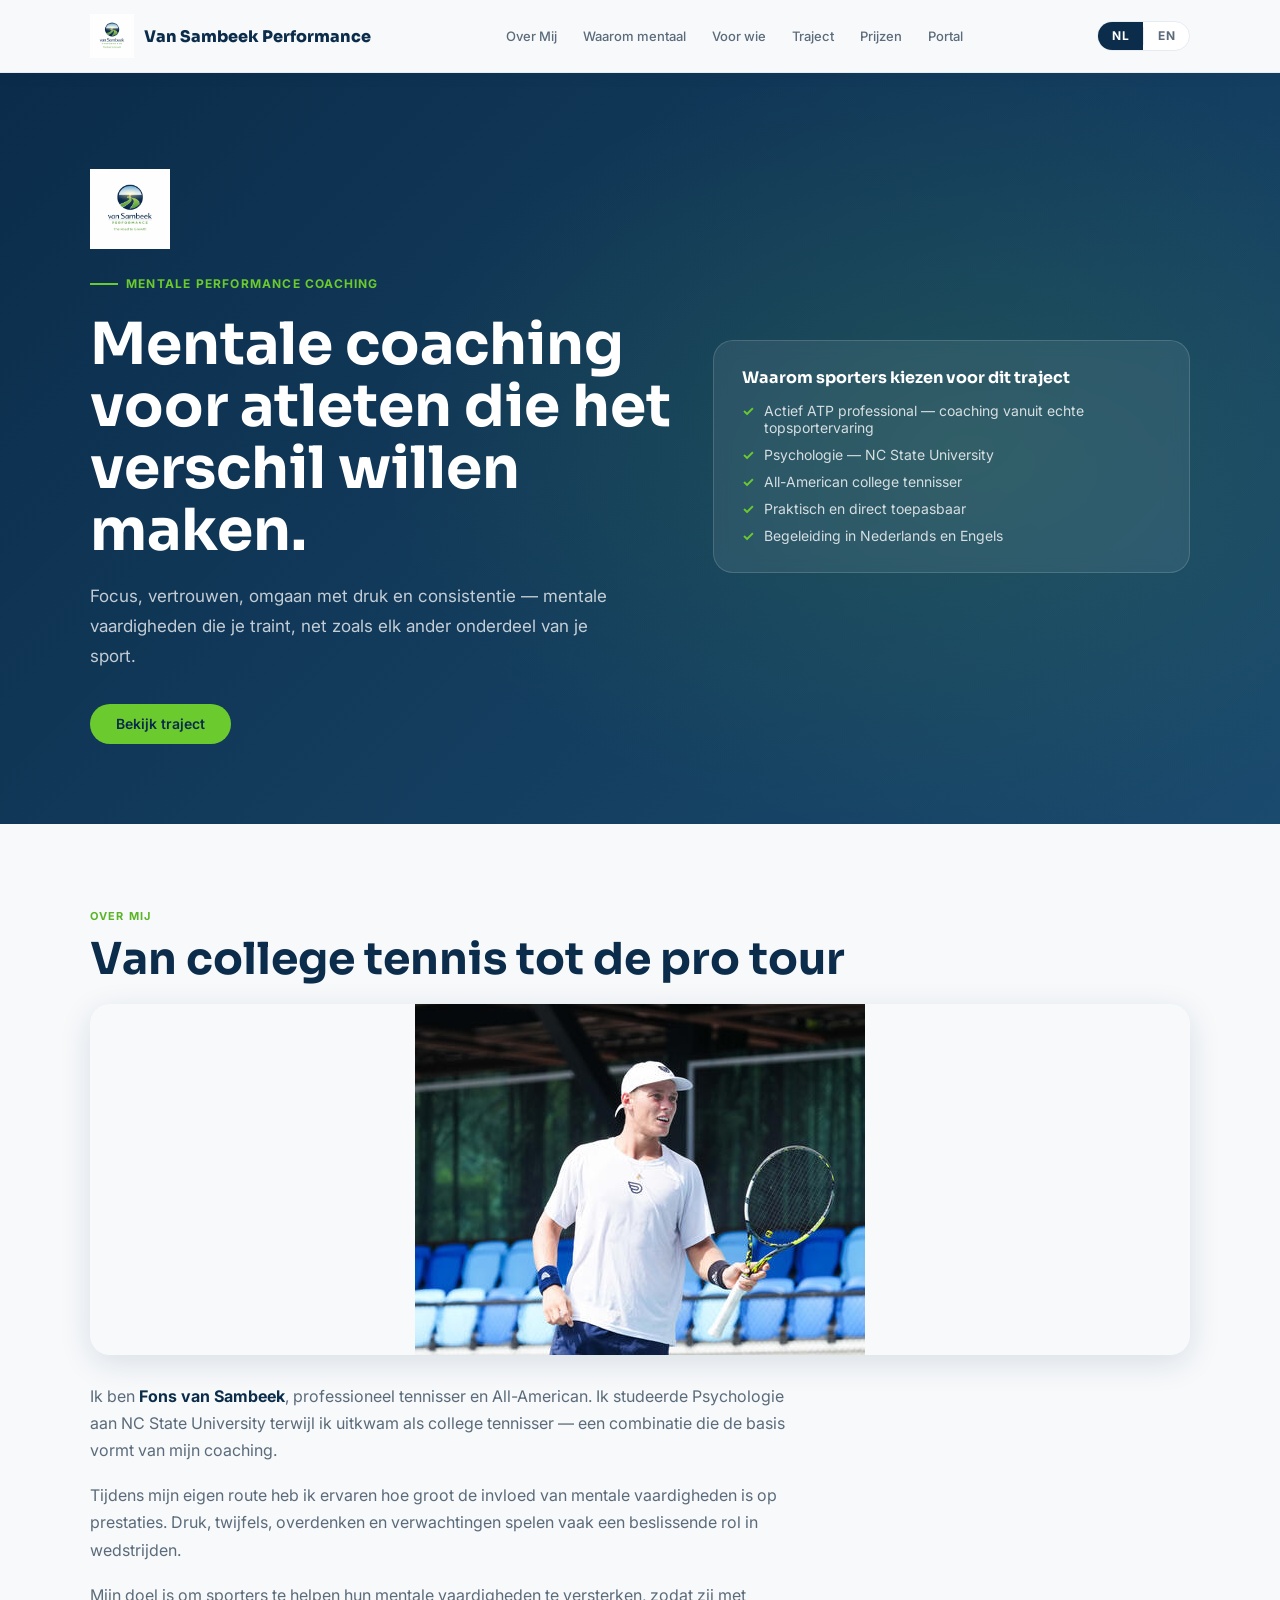
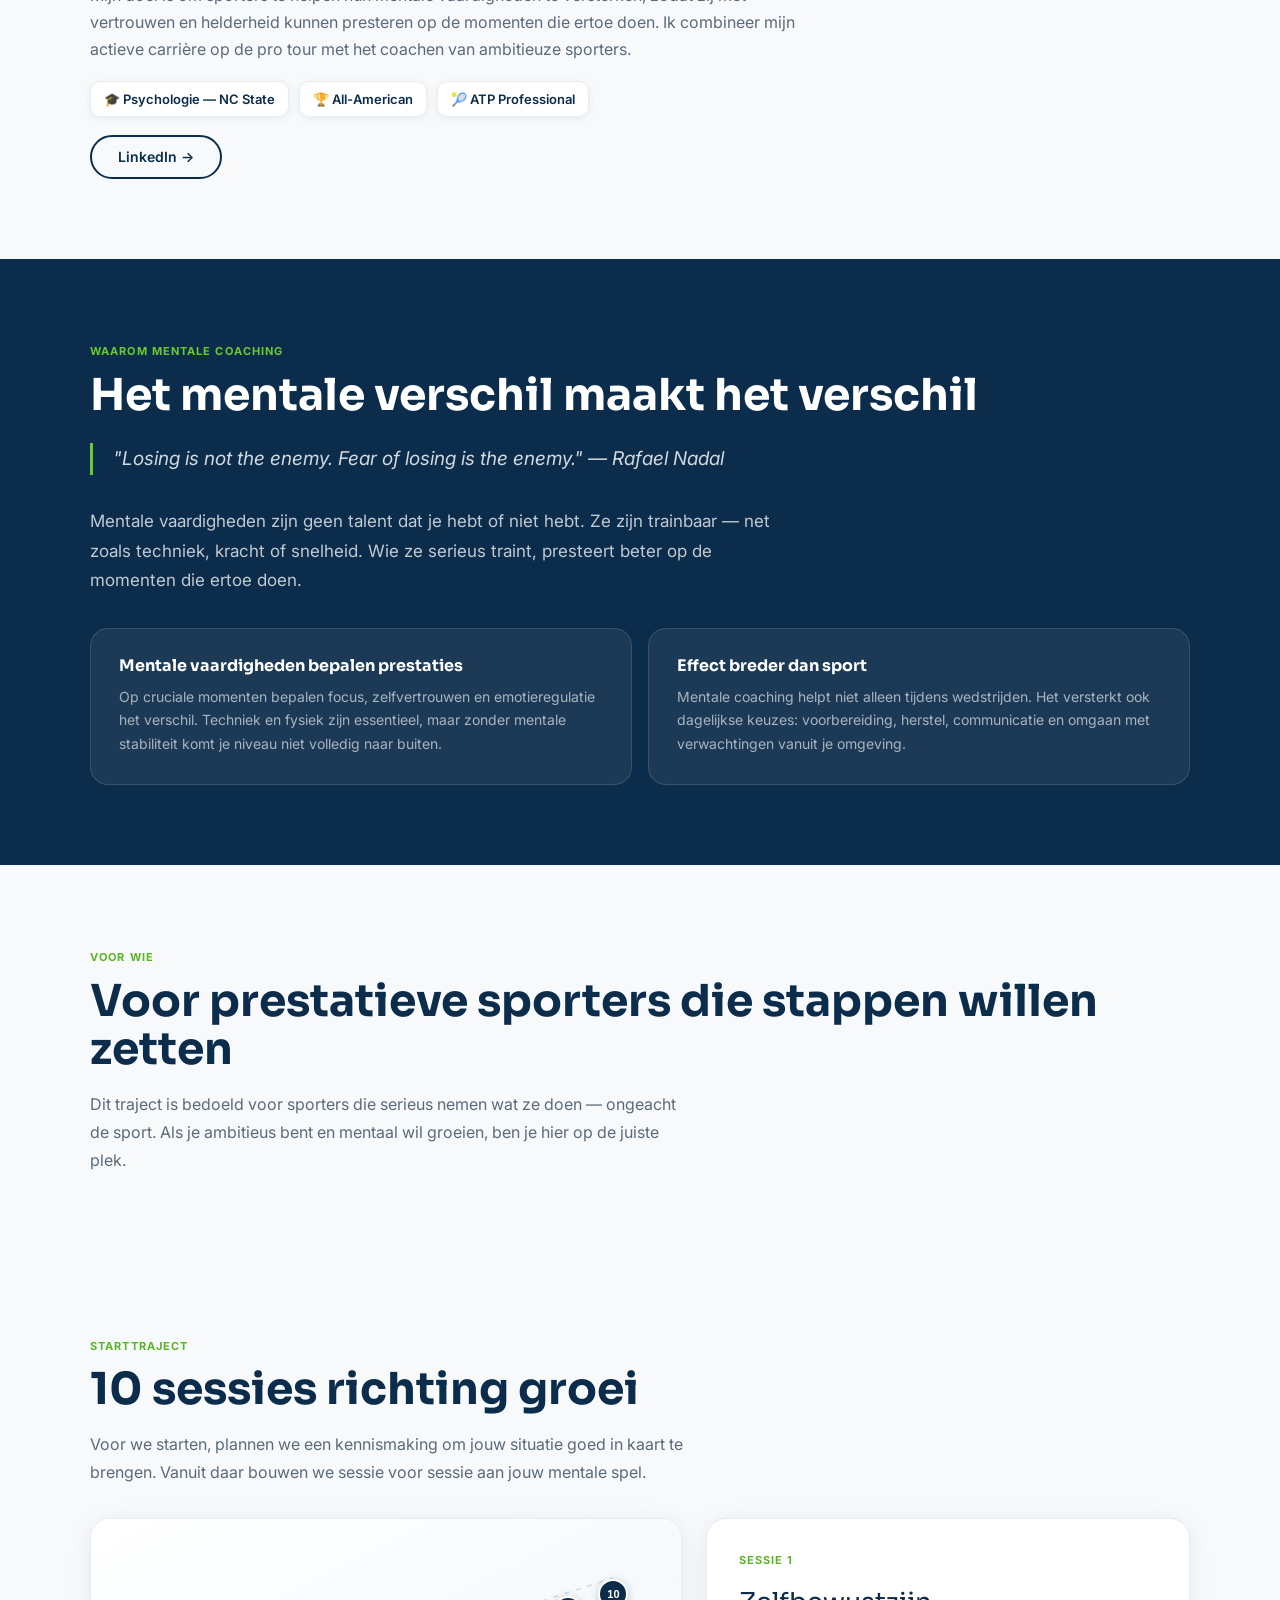
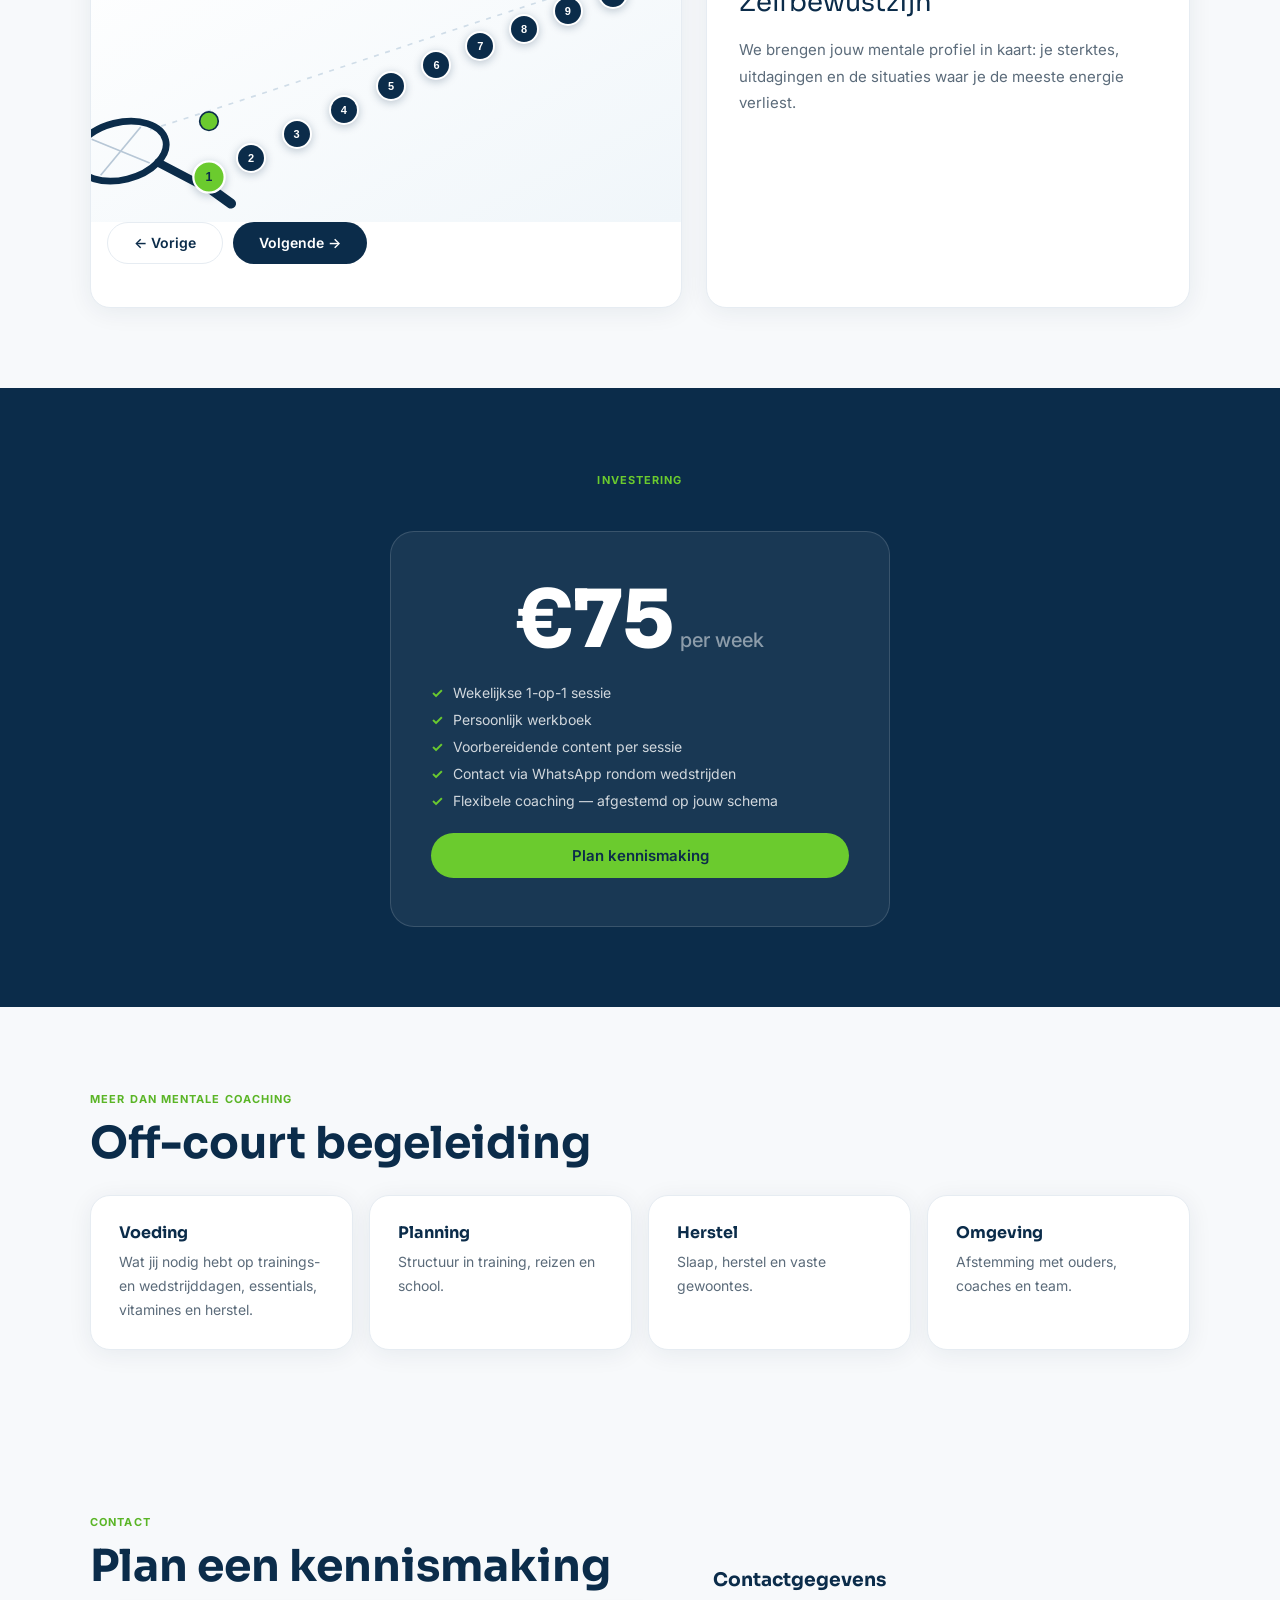
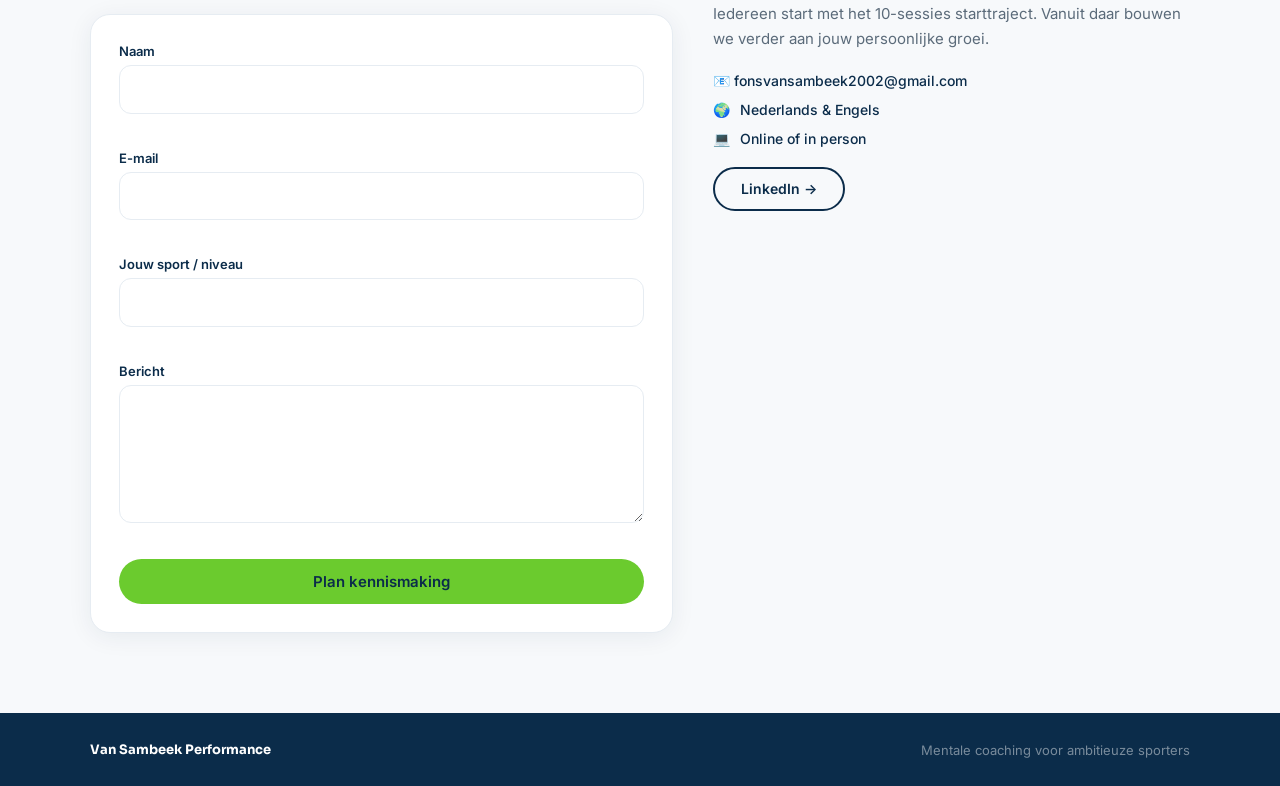
==== index.html @ 4888f0a9 "Voeg logo toe aan navbar en hero op hoofdpagina Co-Authored-By: Claude Sonnet 4.6 <noreply@anthropic" ====
<!doctype html>
<html lang="nl">
<head>
  <meta charset="UTF-8" />
  <meta name="viewport" content="width=device-width, initial-scale=1.0" />
  <title>Van Sambeek Performance</title>
  <meta name="description" content="Mentale performance coaching voor ambitieuze sporters." />
  <meta name="google-site-verification" content="zCe0ZsSrFvaYfqaCnGWIgVvG7vNybOnH7XGEkoPSlh4" />
  <link rel="preconnect" href="https://fonts.googleapis.com">
  <link rel="preconnect" href="https://fonts.gstatic.com" crossorigin>
  <link href="https://fonts.googleapis.com/css2?family=Inter:wght@400;500;600;700&family=Sora:wght@600;700;800&display=swap" rel="stylesheet">
  <style>
    :root {
      --navy:    #0B2C4A;
      --navy2:   #0e3557;
      --green:   #6BCB2E;
      --green2:  #5ab526;
      --offwhite:#F7F9FB;
      --text:    #1F2933;
      --muted:   #5b6b7a;
      --line:    #E6ECF2;
    }
    *, *::before, *::after { box-sizing: border-box; margin: 0; padding: 0; }
    html { scroll-behavior: smooth; }
    body { font-family: Inter, sans-serif; color: var(--text); background: var(--offwhite); }
    img { display: block; max-width: 100%; }
    h1,h2,h3 { font-family: Sora, sans-serif; color: var(--navy); line-height: 1.1; }
    p { line-height: 1.7; }
    a { text-decoration: none; }
    .container { width: min(1100px, 92%); margin: 0 auto; }

    /* BUTTONS */
    .btn {
      display: inline-flex; align-items: center; justify-content: center;
      border: 0; border-radius: 999px; padding: 13px 26px;
      font: 600 14px/1 Inter, sans-serif; cursor: pointer;
      transition: transform .15s, box-shadow .15s, background .15s;
      text-decoration: none; white-space: nowrap;
    }
    .btn:hover { transform: translateY(-1px); box-shadow: 0 6px 18px rgba(0,0,0,.12); }
    .btn-green   { background: var(--green); color: var(--navy); }
    .btn-green:hover { background: var(--green2); }
    .btn-navy    { background: var(--navy); color: #fff; }
    .btn-outline { background: transparent; color: var(--navy); border: 2px solid var(--navy); }
    .btn-outline:hover { background: var(--navy); color: #fff; }
    .btn-white   { background: #fff; color: var(--navy); border: 1.5px solid var(--line); }
    .btn-white:hover { border-color: var(--navy); }

    /* NAV */
    .nav {
      position: sticky; top: 0; z-index: 50;
      background: rgba(247,249,251,.96);
      backdrop-filter: blur(10px);
      border-bottom: 1px solid var(--line);
      box-shadow: 0 2px 16px rgba(11,44,74,.06);
    }
    .nav-inner {
      display: flex; align-items: center; justify-content: space-between;
      gap: 12px; padding: 14px 0;
    }
    .brand {
      display: flex; align-items: center; gap: 10px;
      font-family: Sora, sans-serif; font-weight: 800;
      font-size: 16px; color: var(--navy); flex-shrink: 0;
      text-decoration: none;
    }
    .brand img { height: 44px; width: 44px; object-fit: contain; }
    .nav-links { display: flex; align-items: center; gap: 4px; }
    .nav-links a {
      font-size: 13px; font-weight: 500; color: var(--muted);
      padding: 7px 11px; border-radius: 8px;
      transition: background .15s, color .15s; white-space: nowrap;
    }
    .nav-links a:hover { background: var(--line); color: var(--navy); }
    .nav-right { display: flex; align-items: center; gap: 10px; flex-shrink: 0; }

    /* LANG TOGGLE */
    .lang-switch {
      display: flex; align-items: center;
      border: 1.5px solid var(--line); border-radius: 999px;
      overflow: hidden; background: #fff; flex-shrink: 0;
    }
    .lang-switch button {
      border: 0; background: none; cursor: pointer;
      font: 700 12px/1 Inter, sans-serif;
      padding: 8px 14px; color: var(--muted);
      transition: background .15s, color .15s; letter-spacing: .04em;
    }
    .lang-switch button.active { background: var(--navy); color: #fff; }
    .lang-divider { width: 1px; height: 18px; background: var(--line); flex-shrink: 0; }

    /* HAMBURGER */
    .hamburger {
      display: none; flex-direction: column; justify-content: center;
      gap: 5px; width: 40px; height: 40px;
      border: 1.5px solid var(--line); border-radius: 10px;
      background: #fff; cursor: pointer; padding: 8px;
    }
    .hamburger span { display: block; height: 2px; background: var(--navy); border-radius: 2px; transition: .25s; }
    .hamburger.open span:nth-child(1) { transform: translateY(7px) rotate(45deg); }
    .hamburger.open span:nth-child(2) { opacity: 0; }
    .hamburger.open span:nth-child(3) { transform: translateY(-7px) rotate(-45deg); }

    /* MOBILE MENU */
    .mobile-menu {
      display: none; position: fixed; inset: 0; top: 65px;
      background: rgba(247,249,251,.98); backdrop-filter: blur(12px);
      z-index: 40; flex-direction: column; padding: 28px 24px;
      gap: 6px; border-top: 1px solid var(--line);
      overflow-y: auto;
    }
    .mobile-menu.open { display: flex; }
    .mobile-menu a {
      font-size: 18px; font-weight: 600; color: var(--navy);
      padding: 14px 16px; border-radius: 12px;
      transition: background .15s;
    }
    .mobile-menu a:hover { background: var(--line); }
    .mobile-menu .btn-green { margin-top: 8px; text-align: center; font-size: 16px; padding: 16px; }

    /* SECTIONS */
    .section { padding: 80px 0; }
    .pill {
      display: inline-block; font-size: 11px; font-weight: 700;
      letter-spacing: .1em; text-transform: uppercase;
      color: var(--green2); margin-bottom: 10px;
    }
    .section-title { font-size: clamp(26px,4vw,44px); margin-bottom: 16px; }
    .section-sub { font-size: 16px; color: var(--muted); max-width: 600px; line-height: 1.75; }

    /* CARDS */
    .card {
      background: #fff; border: 1px solid var(--line);
      border-radius: 20px; padding: 28px;
      box-shadow: 0 4px 24px rgba(11,44,74,.07);
    }
    .card h3 { font-size: 17px; margin-bottom: 10px; }
    .card p  { font-size: 14px; color: var(--muted); }

    /* GRIDS */
    .grid-2 { display: grid; grid-template-columns: 1fr 1fr; gap: 16px; }
    .grid-4 { display: grid; grid-template-columns: repeat(4,1fr); gap: 16px; }

    /* HERO */
    .hero {
      background: linear-gradient(135deg, var(--navy) 0%, #1a4a6e 100%);
      color: #fff; padding: 96px 0 80px; position: relative; overflow: hidden;
    }
    .hero::before {
      content: ''; position: absolute; inset: 0; pointer-events: none;
      background: radial-gradient(ellipse 70% 80% at 75% 50%, rgba(107,203,46,.13) 0%, transparent 65%);
    }
    .hero-grid { display: grid; grid-template-columns: 1.1fr .9fr; gap: 40px; align-items: center; }
    .hero-eyebrow {
      display: inline-flex; align-items: center; gap: 8px;
      font-size: 12px; font-weight: 700; letter-spacing: .1em;
      text-transform: uppercase; color: var(--green); margin-bottom: 20px;
    }
    .hero-eyebrow::before { content: ''; width: 28px; height: 2px; background: var(--green); }
    .hero h1 { font-size: clamp(32px,5vw,58px); color: #fff; margin-bottom: 20px; line-height: 1.07; }
    .hero h1 span { color: var(--green); }
    .hero-sub { font-size: 17px; color: rgba(255,255,255,.75); max-width: 520px; margin-bottom: 32px; line-height: 1.75; }
    .hero-ctas { display: flex; gap: 12px; flex-wrap: wrap; }
    .hero-card {
      background: rgba(255,255,255,.08); border: 1px solid rgba(255,255,255,.15);
      border-radius: 20px; padding: 28px; backdrop-filter: blur(8px);
    }
    .hero-card h3 { color: #fff; font-size: 16px; margin-bottom: 16px; }
    .hero-card ul { list-style: none; display: flex; flex-direction: column; gap: 10px; }
    .hero-card li { display: flex; align-items: flex-start; gap: 10px; font-size: 14px; color: rgba(255,255,255,.8); }
    .hero-card li::before { content: '✓'; color: var(--green); font-weight: 700; flex-shrink: 0; }

    /* OVER MIJ */
    .about-content { display: flex; flex-direction: column; gap: 18px; max-width: 720px; }
    .about-content p { font-size: 16px; color: var(--muted); }
    .about-content p strong { color: var(--navy); }
    .cred-row { display: flex; gap: 10px; flex-wrap: wrap; }
    .cred-badge {
      display: flex; align-items: center; gap: 7px;
      background: #fff; border: 1px solid var(--line);
      border-radius: 10px; padding: 9px 13px;
      font-size: 13px; font-weight: 600; color: var(--navy);
      box-shadow: 0 2px 8px rgba(11,44,74,.06);
    }

    /* WAAROM */
    .why-section { background: var(--navy); }
    .why-section .pill { color: var(--green); }
    .why-section .section-title { color: #fff; }
    .why-quote {
      border-left: 3px solid var(--green); padding-left: 20px;
      font-size: 19px; font-style: italic; color: rgba(255,255,255,.82);
      margin: 24px 0 32px; line-height: 1.65;
    }
    .why-card {
      background: rgba(255,255,255,.07); border: 1px solid rgba(255,255,255,.12);
      border-radius: 18px; padding: 28px;
    }
    .why-card h3 { color: #fff; font-size: 16px; margin-bottom: 10px; }
    .why-card p  { color: rgba(255,255,255,.62); font-size: 14px; }

    /* TRAJECT */
    .trajectory-wrap { display: grid; grid-template-columns: 1.1fr .9fr; gap: 24px; margin-top: 32px; }
    #trajectoryArea {
      position: relative; min-height: 390px; outline: none;
      overflow: hidden; border-radius: 20px;
      border: 1px solid var(--line); background: #fff;
      box-shadow: 0 4px 24px rgba(11,44,74,.07);
    }
    #courtSvg { width: 100%; display: block; }
    #nodesLayer { position: absolute; inset: 0; pointer-events: none; }
    #racketGroup { transform: translate(92px,246px) rotate(-14deg); transform-origin: 92px 246px; }
    #ballVisual { transform-box: fill-box; transform-origin: center; transition: transform .55s cubic-bezier(.2,.8,.2,1), opacity .55s ease; }
    .step-node {
      position: absolute; transform: translate(-50%,-50%);
      width: 30px; height: 30px; border-radius: 50%;
      border: 2px solid #fff; font-size: 11px; font-weight: 700;
      color: #fff; background: var(--navy); cursor: pointer;
      transition: .2s ease; pointer-events: auto;
      box-shadow: 0 2px 8px rgba(11,44,74,.25);
    }
    .step-node.active { background: var(--green); color: var(--navy); transform: translate(-50%,-50%) scale(1.12); }
    .traj-controls { display: flex; gap: 10px; padding: 0 16px 16px; }
    .session-card {
      background: #fff; border: 1px solid var(--line);
      border-radius: 20px; padding: 32px;
      box-shadow: 0 4px 24px rgba(11,44,74,.07);
      display: flex; flex-direction: column; gap: 12px;
    }
    .session-num { font-size: 11px; font-weight: 700; letter-spacing: .1em; text-transform: uppercase; color: var(--green2); }
    .session-title { font-size: 26px; font-family: Sora, sans-serif; color: var(--navy); }
    .session-desc { font-size: 15px; color: var(--muted); line-height: 1.75; }

    /* PRICING */
    .pricing-section { background: var(--navy); }
    .pricing-section .pill { color: var(--green); }
    .pricing-section .section-title { color: #fff; }
    .price-card {
      background: rgba(255,255,255,.06); border: 1px solid rgba(255,255,255,.14);
      border-radius: 24px; padding: 48px 40px;
      text-align: center; max-width: 500px; margin: 32px auto 0;
    }
    .price-amount { font-family: Sora, sans-serif; font-weight: 800; font-size: clamp(52px,8vw,80px); color: #fff; line-height: 1; }
    .price-period { font-size: 20px; color: rgba(255,255,255,.5); font-weight: 500; margin-left: 6px; }
    .price-includes { list-style: none; display: flex; flex-direction: column; gap: 10px; margin: 24px 0; text-align: left; }
    .price-includes li { display: flex; align-items: center; gap: 10px; font-size: 14px; color: rgba(255,255,255,.8); }
    .price-includes li::before { content: '✓'; color: var(--green); font-weight: 700; flex-shrink: 0; }

    /* OFF-COURT */
    .offcourt-card h3 { font-size: 16px; margin-bottom: 8px; }
    .offcourt-card p  { font-size: 14px; color: var(--muted); }

    /* CONTACT */
    .contact-grid { display: grid; grid-template-columns: 1.1fr .9fr; gap: 40px; align-items: start; }
    .contact-form { display: flex; flex-direction: column; gap: 14px; }
    .form-group { display: flex; flex-direction: column; gap: 6px; }
    .form-group label { font-size: 13px; font-weight: 600; color: var(--navy); }
    .form-group input, .form-group textarea {
      border: 1.5px solid var(--line); border-radius: 12px;
      padding: 12px 14px; font: 15px/1.5 Inter, sans-serif;
      background: #fff; color: var(--text); transition: border-color .15s;
      width: 100%;
    }
    .form-group input:focus, .form-group textarea:focus { outline: none; border-color: var(--navy); }
    .form-error { font-size: 12px; color: #c0392b; min-height: 16px; }
    .form-success {
      background: rgba(107,203,46,.12); border: 1px solid rgba(107,203,46,.4);
      border-radius: 12px; padding: 14px 16px;
      color: var(--navy); font-size: 14px; font-weight: 500;
    }
    .contact-info { display: flex; flex-direction: column; gap: 20px; }
    .contact-detail { display: flex; align-items: center; gap: 10px; font-size: 14px; color: var(--navy); font-weight: 500; }

    /* FOOTER */
    .footer {
      background: var(--navy); color: rgba(255,255,255,.45);
      padding: 28px 0; font-size: 13px;
    }
    .footer-inner { display: flex; align-items: center; justify-content: space-between; gap: 12px; flex-wrap: wrap; }

    /* FADE */
    .fade { opacity: 0; transform: translateY(20px); transition: .5s ease; }
    .fade.show { opacity: 1; transform: translateY(0); }

    /* ── MOBILE ── */
    @media (max-width: 900px) {
      .hero-grid, .trajectory-wrap, .contact-grid { grid-template-columns: 1fr; }
      .grid-2, .grid-4 { grid-template-columns: 1fr 1fr; }
      .nav-links { display: none; }
      .hamburger { display: flex; }
      .hero { padding: 64px 0 52px; }
      .hero h1 { font-size: 34px; }
      .hero-sub { font-size: 15px; }
      .section { padding: 56px 0; }
      .price-card { padding: 36px 24px; }
      .session-card { padding: 24px; }
      #trajectoryArea { min-height: 300px; }
    }
    @media (max-width: 560px) {
      .grid-2, .grid-4 { grid-template-columns: 1fr; }
      .hero h1 { font-size: 30px; }
      .section-title { font-size: 26px; }
      .cred-row { flex-direction: column; }
      .hero-ctas .btn { width: 100%; justify-content: center; }
      .price-card { padding: 28px 18px; }
      .traj-controls { flex-direction: column; }
      .traj-controls .btn { width: 100%; }
      .brand { font-size: 14px; }
      .nav-inner { padding: 12px 0; }
    }
  </style>
</head>
<body>

<!-- NAV -->
<header class="nav">
  <div class="container nav-inner">
    <a class="brand" href="#top">
      <img src="assets/logo.png" alt="Van Sambeek Performance" />
      <span>Van Sambeek Performance</span>
    </a>
    <div class="nav-links">
      <a id="navOverMij"   href="#over-mij">Over Mij</a>
      <a id="navWaarom"    href="#waarom">Waarom mentaal</a>
      <a id="navVoorWie"   href="#voor-wie">Voor wie</a>
      <a id="navTrajecten" href="#traject">Traject</a>
      <a id="navPrijzen"   href="#prijzen">Prijzen</a>
      <a id="navPortal"    href="/login.html">Portal</a>
    </div>
    <div class="nav-right">
      <div class="lang-switch" role="group" aria-label="Taal kiezen">
        <button id="btnNL" class="active" type="button" onclick="setLang('nl')">NL</button>
        <div class="lang-divider"></div>
        <button id="btnEN" type="button" onclick="setLang('en')">EN</button>
      </div>
      
      <button class="hamburger" id="hamburger" type="button" aria-label="Menu openen">
        <span></span><span></span><span></span>
      </button>
    </div>
  </div>
</header>

<!-- MOBILE MENU -->
<nav class="mobile-menu" id="mobileMenu">
  <a id="mNavOverMij"   href="#over-mij"  onclick="closeMenu()">Over Mij</a>
  <a id="mNavWaarom"    href="#waarom"    onclick="closeMenu()">Waarom mentaal</a>
  <a id="mNavVoorWie"   href="#voor-wie"  onclick="closeMenu()">Voor wie</a>
  <a id="mNavTrajecten" href="#traject"   onclick="closeMenu()">Traject</a>
  <a id="mNavPrijzen"   href="#prijzen"   onclick="closeMenu()">Prijzen</a>
  <a id="mNavPortal"    href="/login.html" onclick="closeMenu()">Portal</a>
  <a id="mNavContact"   href="#contact"   onclick="closeMenu()" class="btn btn-green">Plan kennismaking</a>
</nav>

<main id="top">

<!-- 1. HERO -->
<section class="hero">
  <div class="container">
    <div class="hero-grid fade">
      <div>
        <img src="assets/logo.png" alt="Van Sambeek Performance" style="height:80px;width:80px;object-fit:contain;margin-bottom:20px;" />
        <p class="hero-eyebrow" id="heroEyebrow">Mentale performance coaching</p>
        <h1 id="heroTitle">Mentale coaching voor atleten die het verschil willen maken.</h1>
        <p class="hero-sub" id="heroSub">Focus, vertrouwen, omgaan met druk en consistentie — mentale vaardigheden die je traint, net zoals elk ander onderdeel van je sport.</p>
        <div class="hero-ctas">
          <a id="heroCta2" href="#traject" class="btn btn-green">Bekijk traject</a>
        </div>
      </div>
      <div class="hero-card">
        <h3 id="trustTitle">Waarom sporters kiezen voor dit traject</h3>
        <ul>
          <li id="trust1">Actief ATP professional — coaching vanuit echte topsportervaring</li>
          <li id="trust2">Psychologie — NC State University</li>
          <li id="trust3">All-American college tennisser</li>
          <li id="trust4">Praktisch en direct toepasbaar</li>
          <li id="trust5">Begeleiding in Nederlands en Engels</li>
        </ul>
      </div>
    </div>
  </div>
</section>

<!-- 2. OVER MIJ -->
<section id="over-mij" class="section">
  <div class="container fade">
    <p class="pill" id="overMijPill">Over Mij</p>
    <h2 class="section-title" id="overMijTitle">Van college tennis tot de pro tour</h2>
    <div style="border-radius:20px;overflow:hidden;margin:20px auto 28px;box-shadow:0 8px 32px rgba(11,44,74,.12);display:flex;justify-content:center;">
      <img src="./assets/fons.jpg" alt="Fons van Sambeek" style="max-height:400px;width:auto;height:auto;object-fit:contain;display:block;" />
    </div>
    <div class="about-content">
      <p id="aboutText1">Ik ben <strong>Fons van Sambeek</strong>, professioneel tennisser en All-American. Ik studeerde Psychologie aan NC State University terwijl ik uitkwam als college tennisser — een combinatie die de basis vormt van mijn coaching.</p>
      <p id="aboutText2">Tijdens mijn eigen route heb ik ervaren hoe groot de invloed van mentale vaardigheden is op prestaties. Druk, twijfels, overdenken en verwachtingen spelen vaak een beslissende rol in wedstrijden.</p>
      <p id="aboutText3">Mijn doel is om sporters te helpen hun mentale vaardigheden te versterken, zodat zij met vertrouwen en helderheid kunnen presteren op de momenten die ertoe doen. Ik combineer mijn actieve carrière op de pro tour met het coachen van ambitieuze sporters.</p>
      <div class="cred-row">
        <div class="cred-badge">🎓 Psychologie — NC State</div>
        <div class="cred-badge">🏆 All-American</div>
        <div class="cred-badge">🎾 ATP Professional</div>
      </div>
      <a id="linkedinBtn" href="https://www.linkedin.com/in/fons-van-sambeek-674a73292/" target="_blank" rel="noopener noreferrer" class="btn btn-outline" style="align-self:flex-start;">LinkedIn →</a>
    </div>
  </div>
</section>

<!-- 3. WAAROM MENTAAL -->
<section id="waarom" class="section why-section">
  <div class="container fade">
    <p class="pill" id="waaromPill">Waarom mentale coaching</p>
    <h2 class="section-title" id="waaromTitle">Het mentale verschil maakt het verschil</h2>
    <div class="why-quote" id="waaromQuote">"Losing is not the enemy. Fear of losing is the enemy." — Rafael Nadal</div>
    <p id="waaromIntro" style="color:rgba(255,255,255,.75);font-size:17px;max-width:680px;margin-bottom:32px;line-height:1.75;">Mentale vaardigheden zijn geen talent dat je hebt of niet hebt. Ze zijn trainbaar — net zoals techniek, kracht of snelheid. Wie ze serieus traint, presteert beter op de momenten die ertoe doen.</p>
    <div class="grid-2">
      <div class="why-card">
        <h3 id="whyCard1Title">Mentale vaardigheden bepalen prestaties</h3>
        <p id="whyCard1Text">Op cruciale momenten bepalen focus, zelfvertrouwen en emotieregulatie het verschil. Techniek en fysiek zijn essentieel, maar zonder mentale stabiliteit komt je niveau niet volledig naar buiten.</p>
      </div>
      <div class="why-card">
        <h3 id="whyCard2Title">Effect breder dan sport</h3>
        <p id="whyCard2Text">Mentale coaching helpt niet alleen tijdens wedstrijden. Het versterkt ook dagelijkse keuzes: voorbereiding, herstel, communicatie en omgaan met verwachtingen vanuit je omgeving.</p>
      </div>
    </div>
  </div>
</section>

<!-- 4. VOOR WIE -->
<section id="voor-wie" class="section">
  <div class="container fade">
    <p class="pill" id="voorWiePill">Voor wie</p>
    <h2 class="section-title" id="voorWieTitle">Voor prestatieve sporters die stappen willen zetten</h2>
    <p class="section-sub" id="voorWieSub">Dit traject is bedoeld voor sporters die serieus nemen wat ze doen — ongeacht de sport. Als je ambitieus bent en mentaal wil groeien, ben je hier op de juiste plek.</p>
  </div>
</section>

<!-- 5. TRAJECT -->
<section id="traject" class="section" style="background:var(--offwhite);">
  <div class="container fade">
    <p class="pill" id="trajectPill">Starttraject</p>
    <h2 class="section-title" id="trajectTitle">10 sessies richting groei</h2>
    <p class="section-sub" id="trajectSub">Voor we starten, plannen we een kennismaking om jouw situatie goed in kaart te brengen. Vanuit daar bouwen we sessie voor sessie aan jouw mentale spel.</p>
    <div class="trajectory-wrap">
      <div id="trajectoryArea" tabindex="0" aria-label="Interactieve sessie-navigator">
        <svg id="courtSvg" viewBox="0 0 700 360" aria-hidden="true">
          <defs>
            <linearGradient id="bg" x1="0" y1="0" x2="1" y2="1">
              <stop offset="0%" stop-color="#ffffff"/>
              <stop offset="100%" stop-color="#f0f6fa"/>
            </linearGradient>
          </defs>
          <rect x="0" y="0" width="700" height="360" fill="url(#bg)"/>
          <path d="M70 250 C 230 200, 400 140, 620 70" fill="none" stroke="#d0dde8" stroke-dasharray="6 8" stroke-width="2"/>
          <g id="racketGroup">
            <ellipse cx="0" cy="0" rx="55" ry="34" fill="none" stroke="#0B2C4A" stroke-width="8"/>
            <line x1="40" y1="24" x2="94" y2="72" stroke="#0B2C4A" stroke-width="10" stroke-linecap="round"/>
            <line x1="95" y1="72" x2="112" y2="92" stroke="#0B2C4A" stroke-width="12" stroke-linecap="round"/>
            <line x1="-30" y1="-22" x2="30" y2="22" stroke="#b7c7d6" stroke-width="2"/>
            <line x1="-30" y1="22" x2="30" y2="-22" stroke="#b7c7d6" stroke-width="2"/>
          </g>
          <circle id="ballVisual" cx="140" cy="240" r="11" fill="#6BCB2E" stroke="#0B2C4A" stroke-width="2"/>
          <circle id="impactRing" cx="140" cy="240" r="11" fill="none" stroke="#6BCB2E" stroke-width="3" opacity="0"/>
        </svg>
        <div id="nodesLayer"></div>
        <div class="traj-controls">
          <button class="btn btn-white" id="prevBtn" type="button">← Vorige</button>
          <button class="btn btn-navy" id="nextBtn" type="button">Volgende →</button>
        </div>
      </div>
      <div class="session-card">
        <p class="session-num" id="sessionNo">Sessie 1</p>
        <p class="session-title" id="sessionTitle">Zelfbewustzijn</p>
        <p class="session-desc" id="sessionDesc">We brengen jouw mentale profiel in kaart: je sterktes, uitdagingen en de situaties waar je de meeste energie verliest.</p>
      </div>
    </div>
  </div>
</section>

<!-- 6. PRICING -->
<section id="prijzen" class="section pricing-section">
  <div class="container fade" style="text-align:center;">
    <p class="pill" id="prijzenPill">Investering</p>
    
    <div class="price-card">
      <div><span class="price-amount">€75</span><span class="price-period" id="pricePeriod">per week</span></div>
      <ul class="price-includes">
        <li id="priceInc1">Wekelijkse 1-op-1 sessie</li>
        <li id="priceInc2">Persoonlijk werkboek</li>
        <li id="priceInc3">Voorbereidende content per sessie</li>
        <li id="priceInc4">Contact via WhatsApp rondom wedstrijden</li>
        <li id="priceInc5">Flexibele coaching — afgestemd op jouw schema</li>
      </ul>
      <a id="priceCta" href="#contact" class="btn btn-green" style="width:100%;font-size:15px;padding:15px;">Plan kennismaking</a>
    </div>
  </div>
</section>

<!-- 7. OFF-COURT -->
<section class="section">
  <div class="container fade">
    <p class="pill" id="offPill">Meer dan mentale coaching</p>
    <h2 class="section-title" id="offTitle">Off-court begeleiding</h2>
    <div class="grid-4" style="margin-top:28px;">
      <div class="card offcourt-card"><h3 id="off1Title">Voeding</h3><p id="off1Text">Wat jij nodig hebt op trainings- en wedstrijddagen, essentials, vitamines en herstel.</p></div>
      <div class="card offcourt-card"><h3 id="off2Title">Planning</h3><p id="off2Text">Structuur in training, reizen en school.</p></div>
      <div class="card offcourt-card"><h3 id="off3Title">Herstel</h3><p id="off3Text">Slaap, herstel en vaste gewoontes.</p></div>
      <div class="card offcourt-card"><h3 id="off4Title">Omgeving</h3><p id="off4Text">Afstemming met ouders, coaches en team.</p></div>
    </div>
  </div>
</section>

<!-- 8. CONTACT -->
<section id="contact" class="section">
  <div class="container fade">
    <div class="contact-grid">
      <div>
        <p class="pill" id="contactPill">Contact</p>
        <h2 class="section-title" id="contactHeading">Plan een kennismaking</h2>
        <form class="contact-form card" id="contactForm" action="https://formspree.io/f/meebonob" method="POST" novalidate style="margin-top:24px;">
          <div class="form-group">
            <label id="labelName">Naam</label>
            <input name="name" type="text" autocomplete="name" />
            <span class="form-error" data-error="name"></span>
          </div>
          <div class="form-group">
            <label id="labelEmail">E-mail</label>
            <input name="email" type="email" autocomplete="email" />
            <span class="form-error" data-error="email"></span>
          </div>
          <div class="form-group">
            <label id="labelSport">Jouw sport / niveau</label>
            <input name="sport" type="text" />
            <span class="form-error" data-error="sport"></span>
          </div>
          <div class="form-group">
            <label id="labelMessage">Bericht</label>
            <textarea name="message" rows="5"></textarea>
            <span class="form-error" data-error="message"></span>
          </div>
          <button id="submitBtn" class="btn btn-green" style="width:100%;font-size:15px;padding:15px;" type="submit">Plan kennismaking</button>
          <div id="formSuccess" class="form-success" hidden></div>
        </form>
      </div>
      <div class="contact-info" style="padding-top:60px;">
        <div>
          <h3 id="contactTitle">Contactgegevens</h3>
          <p id="contactText" style="margin-top:10px;font-size:15px;color:var(--muted);">Iedereen start met het 10-sessies starttraject. Vanuit daar bouwen we verder aan jouw persoonlijke groei.</p>
        </div>
        <div style="display:flex;flex-direction:column;gap:12px;">
          <div class="contact-detail">📧 fonsvansambeek2002@gmail.com</div>
          <div class="contact-detail">🌍 <span id="contactLang">Nederlands & Engels</span></div>
          <div class="contact-detail">💻 <span id="contactFormat">Online of in person</span></div>
        </div>
        <a href="https://www.linkedin.com/in/fons-van-sambeek-674a73292/" target="_blank" rel="noopener noreferrer" class="btn btn-outline" style="align-self:flex-start;" id="linkedinContact">LinkedIn →</a>
      </div>
    </div>
  </div>
</section>
</main>

<!-- FOOTER -->
<footer class="footer">
  <div class="container footer-inner">
    <span style="color:#fff;font-family:Sora,sans-serif;font-weight:700;">Van Sambeek Performance</span>
    <span id="footerText">Mentale coaching voor ambitieuze sporters</span>
  </div>
</footer>

<script>
// ── SESSIONS ────────────────────────────────────────────
const sessions = {
  nl:[
    ["Zelfbewustzijn","We brengen jouw mentale profiel in kaart: je sterktes, uitdagingen en de situaties waar je de meeste energie verliest."],
    ["Zelfvertrouwen","Je ontdekt waar jouw vertrouwen vandaan komt en hoe je het opbouwt met bewijs — onafhankelijk van resultaten."],
    ["Focus & Concentratie","Je brengt in kaart wat jou afleidt en hoe jouw ideale mentale staat eruitziet. Je ontwikkelt een persoonlijk focuswoord."],
    ["Omgaan met fouten","Je ontwerpt jouw eigen fout-protocol: een vaste routine voor de 20 seconden na een fout, zodat je snel herstelt."],
    ["Druk & Grote momenten","Je analyseert hoe jij reageert onder druk en leert technieken om druk om te zetten naar brandstof."],
    ["Emotionele controle","Je leert je emotionele triggers kennen en bouwt vaardigheden om rustiger en scherper te blijven in lastige momenten."],
    ["Veerkracht","Je onderzoekt hoe jij omgaat met tegenslagen en ontwikkelt een mentaliteit die je sterker maakt na moeilijke periodes."],
    ["Consistentie","Je ontwerpt jouw between-point routine en leert hoe je op je beste niveau presteert, ook als het tegenzit."],
    ["Wedstrijdvoorbereiding","Je bouwt een complete mentale warming-up: visualisatie, routines en de juiste mindset voor je eerste punt."],
    ["Terugblik & Vooruit","We evalueren jouw groei over 10 weken en maken een concreet plan voor de volgende fase van jouw ontwikkeling."]
  ],
  en:[
    ["Self-Awareness","We map out your mental profile: your strengths, challenges, and the situations where you lose the most energy."],
    ["Confidence","You discover where your confidence comes from and how to build it with evidence — independent of results."],
    ["Focus & Concentration","You identify your distractions and what your ideal mental state looks like. You develop a personal focus word."],
    ["Handling Mistakes","You design your personal mistake protocol: a fixed routine for the 20 seconds after an error so you recover fast."],
    ["Pressure & Big Moments","You analyse how you respond under pressure and learn techniques to turn pressure into fuel."],
    ["Emotional Control","You learn your emotional triggers and build skills to stay calmer and sharper in difficult moments."],
    ["Resilience","You explore how you handle setbacks and develop a mindset that makes you stronger after tough periods."],
    ["Consistency","You design your between-point routine and learn how to perform at your best even when things go against you."],
    ["Competition Preparation","You build a complete mental warm-up: visualisation, routines, and the right mindset for your first point."],
    ["Looking Back & Forward","We evaluate your growth over 10 weeks and build a concrete plan for the next phase of your development."]
  ]
};

// ── TRANSLATIONS ─────────────────────────────────────────
const t = {
  nl:{
    navOverMij:'Over Mij', navWaarom:'Waarom mentaal', navVoorWie:'Voor wie',
    navTrajecten:'Traject', navPrijzen:'Prijzen', navPortal:'Portal', navContact:'Plan kennismaking',
    mNavOverMij:'Over Mij', mNavWaarom:'Waarom mentaal', mNavVoorWie:'Voor wie',
    mNavTrajecten:'Traject', mNavPrijzen:'Prijzen', mNavPortal:'Portal', mNavContact:'Plan kennismaking',
    heroEyebrow:'Mentale performance coaching',
    heroTitle:'Mentale coaching voor atleten die het verschil willen maken.',
    heroSub:'Focus, vertrouwen, omgaan met druk en consistentie — mentale vaardigheden die je traint, net zoals elk ander onderdeel van je sport.',
    heroCta1:'Plan kennismaking', heroCta2:'Bekijk traject',
    trustTitle:'Waarom sporters kiezen voor dit traject',
    trust1:'Actief ATP professional — coaching vanuit echte topsportervaring',
    trust2:'Psychologie — NC State University',
    trust3:'All-American college tennisser',
    trust4:'Praktisch en direct toepasbaar',
    trust5:'Begeleiding in Nederlands en Engels',
    overMijPill:'Over Mij', overMijTitle:'Van college tennis tot de pro tour',
    aboutText1:'Ik ben <strong>Fons van Sambeek</strong>, professioneel tennisser en All-American. Ik studeerde Psychologie aan NC State University terwijl ik uitkwam als college tennisser — een combinatie die de basis vormt van mijn coaching.',
    aboutText2:'Tijdens mijn eigen route heb ik ervaren hoe groot de invloed van mentale vaardigheden is op prestaties. Druk, twijfels, overdenken en verwachtingen spelen vaak een beslissende rol in wedstrijden.',
    aboutText3:'Mijn doel is om sporters te helpen hun mentale vaardigheden te versterken, zodat zij met vertrouwen en helderheid kunnen presteren op de momenten die ertoe doen. Ik combineer mijn actieve carrière op de pro tour met het coachen van ambitieuze sporters.',
    linkedinBtn:'LinkedIn →',
    waaromPill:'Waarom mentale coaching', waaromTitle:'Het mentale verschil maakt het verschil',
    waaromQuote:'"Losing is not the enemy. Fear of losing is the enemy." — Rafael Nadal',
    waaromIntro:'Mentale vaardigheden zijn geen talent dat je hebt of niet hebt. Ze zijn trainbaar — net zoals techniek, kracht of snelheid. Wie ze serieus traint, presteert beter op de momenten die ertoe doen.',
    whyCard1Title:'Mentale vaardigheden bepalen prestaties',
    whyCard1Text:'Op cruciale momenten bepalen focus, zelfvertrouwen en emotieregulatie het verschil. Techniek en fysiek zijn essentieel, maar zonder mentale stabiliteit komt je niveau niet volledig naar buiten.',
    whyCard2Title:'Effect breder dan sport',
    whyCard2Text:'Mentale coaching helpt niet alleen tijdens wedstrijden. Het versterkt ook dagelijkse keuzes: voorbereiding, herstel, communicatie en omgaan met verwachtingen vanuit je omgeving.',
    voorWiePill:'Voor wie', voorWieTitle:'Voor prestatieve sporters die stappen willen zetten',
    voorWieSub:'Dit traject is bedoeld voor sporters die serieus nemen wat ze doen — ongeacht de sport. Als je ambitieus bent en mentaal wil groeien, ben je hier op de juiste plek.',
    trajectPill:'Starttraject', trajectTitle:'10 sessies richting groei',
    trajectSub:'Voor we starten, plannen we een kennismaking om jouw situatie goed in kaart te brengen. Vanuit daar bouwen we sessie voor sessie aan jouw mentale spel.',
    prevBtn:'← Vorige', nextBtn:'Volgende →', sessionLabel:'Sessie',
    prijzenPill:'Investering', prijzenTitle:'',
    pricePeriod:'per week',
    priceInc1:'Wekelijkse 1-op-1 sessie', priceInc2:'Persoonlijk werkboek',
    priceInc3:'Voorbereidende content per sessie', priceInc4:'Contact via WhatsApp rondom wedstrijden',
    priceInc5:'Flexibele coaching — afgestemd op jouw schema',
    priceCta:'Plan kennismaking',
    offPill:'Meer dan mentale coaching', offTitle:'Off-court begeleiding',
    off1Title:'Voeding', off1Text:'Wat jij nodig hebt op trainings- en wedstrijddagen, essentials, vitamines en herstel.',
    off2Title:'Planning', off2Text:'Structuur in training, reizen en school.',
    off3Title:'Herstel', off3Text:'Slaap, herstel en vaste gewoontes.',
    off4Title:'Omgeving', off4Text:'Afstemming met ouders, coaches en team.',
    contactPill:'Contact', contactHeading:'Plan een kennismaking',
    labelName:'Naam', labelEmail:'E-mail', labelSport:'Jouw sport / niveau', labelMessage:'Bericht',
    submitBtn:'Plan kennismaking',
    contactTitle:'Contactgegevens',
    contactText:'Iedereen start met het 10-sessies starttraject. Vanuit daar bouwen we verder aan jouw persoonlijke groei.',
    contactLang:'Nederlands & Engels', contactFormat:'Online of in person',
    linkedinContact:'LinkedIn →',
    footerText:'Mentale coaching voor ambitieuze sporters',
    formSuccess:'Bedankt! Je bericht is verzonden. Ik neem zo snel mogelijk contact op.',
    formErrName:'Naam is verplicht.', formErrEmail:'E-mail is verplicht.',
    formErrEmailInvalid:'Voer een geldig e-mailadres in.',
    formErrSport:'Sport is verplicht.', formErrMsg:'Bericht is verplicht.'
  },
  en:{
    navOverMij:'About me', navWaarom:'Why mental', navVoorWie:'For athletes',
    navTrajecten:'Program', navPrijzen:'Pricing', navPortal:'Portal', navContact:'Book intro call',
    mNavOverMij:'About me', mNavWaarom:'Why mental', mNavVoorWie:'For athletes',
    mNavTrajecten:'Program', mNavPrijzen:'Pricing', mNavPortal:'Portal', mNavContact:'Book intro call',
    heroEyebrow:'Mental performance coaching',
    heroTitle:'Mental coaching for athletes who want to make the difference.',
    heroSub:'Focus, confidence, handling pressure and consistency — mental skills you train, just like every other part of your sport.',
    heroCta1:'Book intro call', heroCta2:'View program',
    trustTitle:'Why athletes choose this program',
    trust1:'Active ATP professional — coaching from real high-performance experience',
    trust2:'Psychology degree — NC State University',
    trust3:'All-American college tennis player',
    trust4:'Practical and directly applicable',
    trust5:'Coaching in Dutch and English',
    overMijPill:'About me', overMijTitle:'From college tennis to the pro tour',
    aboutText1:'I am <strong>Fons van Sambeek</strong>, a professional tennis player and All-American. I studied Psychology at NC State University while competing as a college tennis player — a combination that forms the foundation of my coaching.',
    aboutText2:'During my own journey I experienced how strongly mental skills influence performance. Pressure, doubt, overthinking and expectations often decide matches.',
    aboutText3:'My goal is to help athletes strengthen their mental skills so they can perform with confidence and clarity when it matters most. I combine my active career on the pro tour with coaching ambitious athletes.',
    linkedinBtn:'LinkedIn →',
    waaromPill:'Why mental coaching', waaromTitle:'The mental edge makes the difference',
    waaromQuote:'"Losing is not the enemy. Fear of losing is the enemy." — Rafael Nadal',
    waaromIntro:'Mental skills are not a talent you either have or you do not. They are trainable — just like technique, strength or speed. Athletes who train them seriously perform better when it matters most.',
    whyCard1Title:'Mental skills determine performance',
    whyCard1Text:'In key moments, focus, confidence, and emotional control decide outcomes. Technique and physicality matter, but without mental stability your full level never comes out.',
    whyCard2Title:'Impact beyond sport',
    whyCard2Text:'Mental coaching goes beyond match day. It strengthens daily choices: preparation, recovery, communication, and handling expectations around you.',
    voorWiePill:'For athletes', voorWieTitle:'For competitive athletes ready to take the next step',
    voorWieSub:"This program is for athletes who take what they do seriously — regardless of sport. If you're ambitious and want to grow mentally, you're in the right place.",
    trajectPill:'Start Program', trajectTitle:'10 sessions toward growth',
    trajectSub:'Before we begin, we start with an introduction to map your situation clearly. From there we build your mental game session by session.',
    prevBtn:'← Previous', nextBtn:'Next →', sessionLabel:'Session',
    prijzenPill:'Investment', prijzenTitle:'',
    pricePeriod:'per week',
    priceInc1:'Weekly 1-on-1 session', priceInc2:'Personal workbook',
    priceInc3:'Preparatory content each session', priceInc4:'WhatsApp contact around matches',
    priceInc5:'Flexible coaching — tailored to your schedule',
    priceCta:'Book intro call',
    offPill:'More than mental coaching', offTitle:'Off-court guidance',
    off1Title:'Nutrition', off1Text:'What you need on training and match days, essentials, vitamins and recovery.',
    off2Title:'Planning', off2Text:'Structure in training, travel and school.',
    off3Title:'Recovery', off3Text:'Sleep, recovery and consistent habits.',
    off4Title:'Environment', off4Text:'Alignment with parents, coaches and team.',
    contactPill:'Contact', contactHeading:'Book an introduction call',
    labelName:'Name', labelEmail:'Email', labelSport:'Your sport / level', labelMessage:'Message',
    submitBtn:'Book intro call',
    contactTitle:'Contact details',
    contactText:'Everyone starts with the 10-session Start Program. From there we keep building your personal growth path.',
    contactLang:'Dutch & English', contactFormat:'Online or in person',
    linkedinContact:'LinkedIn →',
    footerText:'Mental coaching for ambitious athletes',
    formSuccess:'Thanks! Your message has been sent. I will get back to you as soon as possible.',
    formErrName:'Name is required.', formErrEmail:'Email is required.',
    formErrEmailInvalid:'Please enter a valid email address.',
    formErrSport:'Sport is required.', formErrMsg:'Message is required.'
  }
};

// ── LANGUAGE ──────────────────────────────────────────────
let lang = localStorage.getItem('vsp-lang') || 'nl';
const htmlFields = ['aboutText1','aboutText2','aboutText3'];

function applyLang(l) {
  lang = l;
  document.documentElement.lang = l;
  document.getElementById('btnNL').classList.toggle('active', l==='nl');
  document.getElementById('btnEN').classList.toggle('active', l==='en');
  localStorage.setItem('vsp-lang', l);
  const d = t[l];
  Object.keys(d).forEach(id => {
    const el = document.getElementById(id);
    if (!el) return;
    if (htmlFields.includes(id)) el.innerHTML = d[id];
    else el.textContent = d[id];
  });
  setActive(active, true);
}
function setLang(l) { applyLang(l); }

// ── HAMBURGER ─────────────────────────────────────────────
const hamburger   = document.getElementById('hamburger');
const mobileMenu  = document.getElementById('mobileMenu');
hamburger.addEventListener('click', () => {
  const open = mobileMenu.classList.toggle('open');
  hamburger.classList.toggle('open', open);
  hamburger.setAttribute('aria-label', open ? 'Menu sluiten' : 'Menu openen');
  document.body.style.overflow = open ? 'hidden' : '';
});
function closeMenu() {
  mobileMenu.classList.remove('open');
  hamburger.classList.remove('open');
  document.body.style.overflow = '';
}

// ── TRAJECTORY ────────────────────────────────────────────
const ballTrack = [
  {x:140,y:240,s:1.0},{x:190,y:222,s:.93},{x:244,y:200,s:.86},{x:300,y:178,s:.79},
  {x:356,y:155,s:.72},{x:410,y:136,s:.66},{x:462,y:118,s:.60},{x:514,y:102,s:.55},
  {x:566,y:86,s:.50},{x:620,y:70,s:.45}
];
let active = 0;
const origin = ballTrack[0];
const ball   = document.getElementById('ballVisual');
const ring   = document.getElementById('impactRing');
const racket = document.getElementById('racketGroup');
const nodes  = [];

function getBallTx(p) { return `translate(${p.x-origin.x}px,${p.y-origin.y}px) scale(${p.s})`; }

function hitAnim() {
  racket.animate([
    {transform:'translate(92px,246px) rotate(-14deg)'},
    {transform:'translate(92px,246px) rotate(10deg)'},
    {transform:'translate(92px,246px) rotate(-9deg)'},
    {transform:'translate(92px,246px) rotate(-14deg)'}
  ],{duration:340,easing:'cubic-bezier(.2,.75,.2,1)'});
  ring.animate([
    {opacity:.9,transform:'scale(.9)'},{opacity:.2,transform:'scale(1.7)'},{opacity:0,transform:'scale(2.15)'}
  ],{duration:420,easing:'ease-out'});
}

function setActive(i, skipAnim) {
  const s = sessions[lang];
  active = ((i % s.length) + s.length) % s.length;
  nodes.forEach((n,idx) => n.classList.toggle('active', idx===active));
  if (!skipAnim) hitAnim();
  const p = ballTrack[active];
  ball.style.transform = getBallTx(p);
  ball.setAttribute('r', String(11*p.s));
  ball.style.opacity = String(Math.max(0.45, 1-active*0.055));
  document.getElementById('sessionNo').textContent    = `${t[lang].sessionLabel} ${active+1}`;
  document.getElementById('sessionTitle').textContent = s[active][0];
  document.getElementById('sessionDesc').textContent  = s[active][1];
}

(function createNodes(){
  const layer = document.getElementById('nodesLayer');
  ballTrack.forEach((p,i) => {
    const btn = document.createElement('button');
    btn.className   = 'step-node';
    btn.textContent = String(i+1);
    btn.type        = 'button';
    btn.style.left  = (p.x/700*100)+'%';
    btn.style.top   = (p.y/360*100)+'%';
    btn.addEventListener('click', () => setActive(i));
    layer.appendChild(btn);
    nodes.push(btn);
  });
})();

ball.style.transform = getBallTx(ballTrack[0]);
document.getElementById('nextBtn').addEventListener('click', () => setActive(active+1));
document.getElementById('prevBtn').addEventListener('click', () => setActive(active-1));
const area = document.getElementById('trajectoryArea');
let startX = null;
area.addEventListener('touchstart', e => { startX = e.changedTouches[0].clientX; });
area.addEventListener('touchend',   e => {
  if (startX===null) return;
  const dx = e.changedTouches[0].clientX - startX;
  if (Math.abs(dx) > 35) setActive(active+(dx<0?1:-1));
  startX = null;
});
area.addEventListener('keydown', e => {
  if (e.key==='ArrowRight') setActive(active+1);
  if (e.key==='ArrowLeft')  setActive(active-1);
});

// ── CONTACT FORM ──────────────────────────────────────────
document.getElementById('contactForm').addEventListener('submit', async e => {
  e.preventDefault();
  const form = e.target;
  const data = new FormData(form);
  const vals = Object.fromEntries(data.entries());
  const d    = t[lang];
  const errs = {};
  if (!String(vals.name||'').trim())    errs.name    = d.formErrName;
  if (!String(vals.email||'').trim())   errs.email   = d.formErrEmail;
  else if (!/^\S+@\S+\.\S+$/.test(vals.email)) errs.email = d.formErrEmailInvalid;
  if (!String(vals.sport||'').trim())   errs.sport   = d.formErrSport;
  if (!String(vals.message||'').trim()) errs.message = d.formErrMsg;
  ['name','email','sport','message'].forEach(k => {
    document.querySelector(`[data-error="${k}"]`).textContent = errs[k]||'';
  });
  if (Object.keys(errs).length) return;
  const btn = document.getElementById('submitBtn');
  btn.disabled = true; btn.textContent = '...';
  try {
    const res = await fetch(form.action, {method:'POST',body:data,headers:{Accept:'application/json'}});
    const ok  = document.getElementById('formSuccess');
    ok.textContent = res.ok ? d.formSuccess : 'Stuur een e-mail naar fonsvansambeek2002@gmail.com';
    ok.hidden = false;
    if (res.ok) form.reset();
  } catch {
    const ok = document.getElementById('formSuccess');
    ok.textContent = 'Stuur een e-mail naar fonsvansambeek2002@gmail.com';
    ok.hidden = false;
  }
  btn.disabled = false; btn.textContent = t[lang].submitBtn;
});

// ── INIT ──────────────────────────────────────────────────
applyLang(lang);
const observer = new IntersectionObserver(entries => {
  entries.forEach(e => { if (e.isIntersecting) e.target.classList.add('show'); });
}, {threshold:0.1});
document.querySelectorAll('.fade').forEach(el => observer.observe(el));
</script>
</body>
</html>
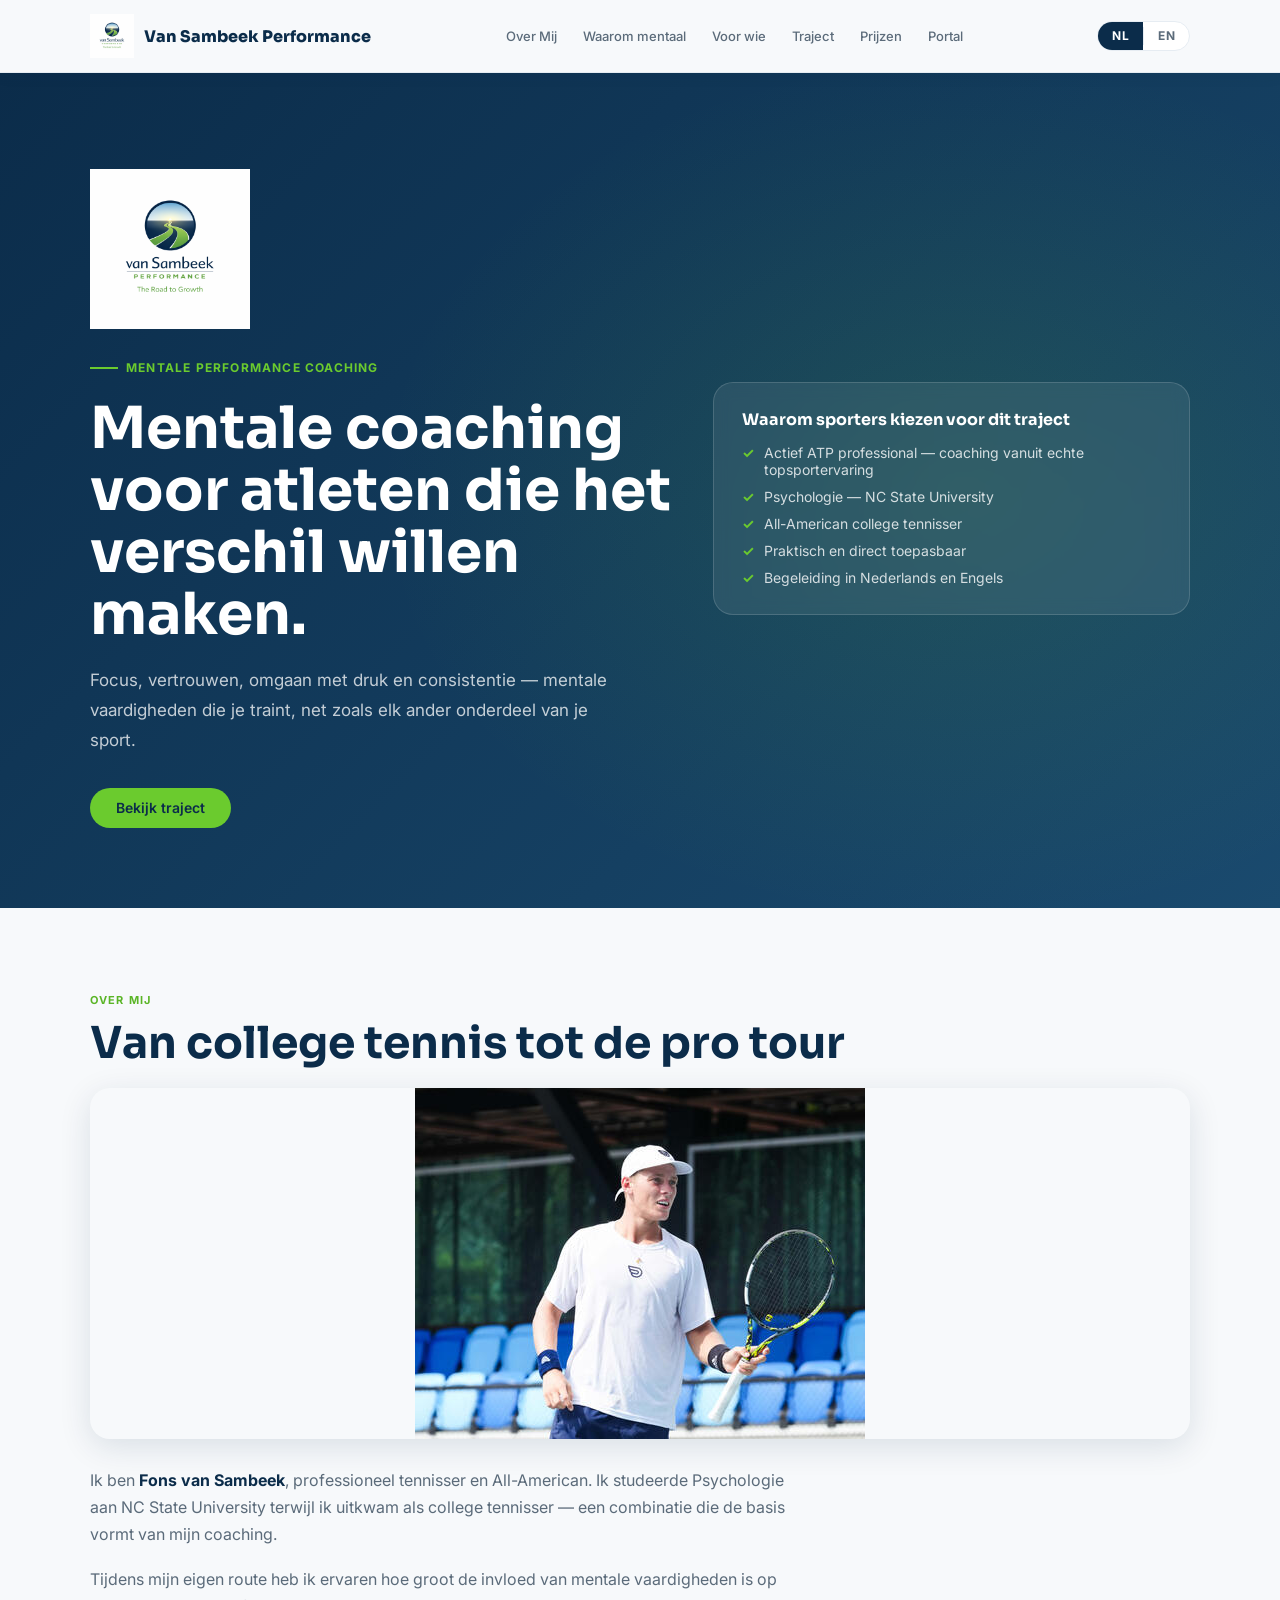
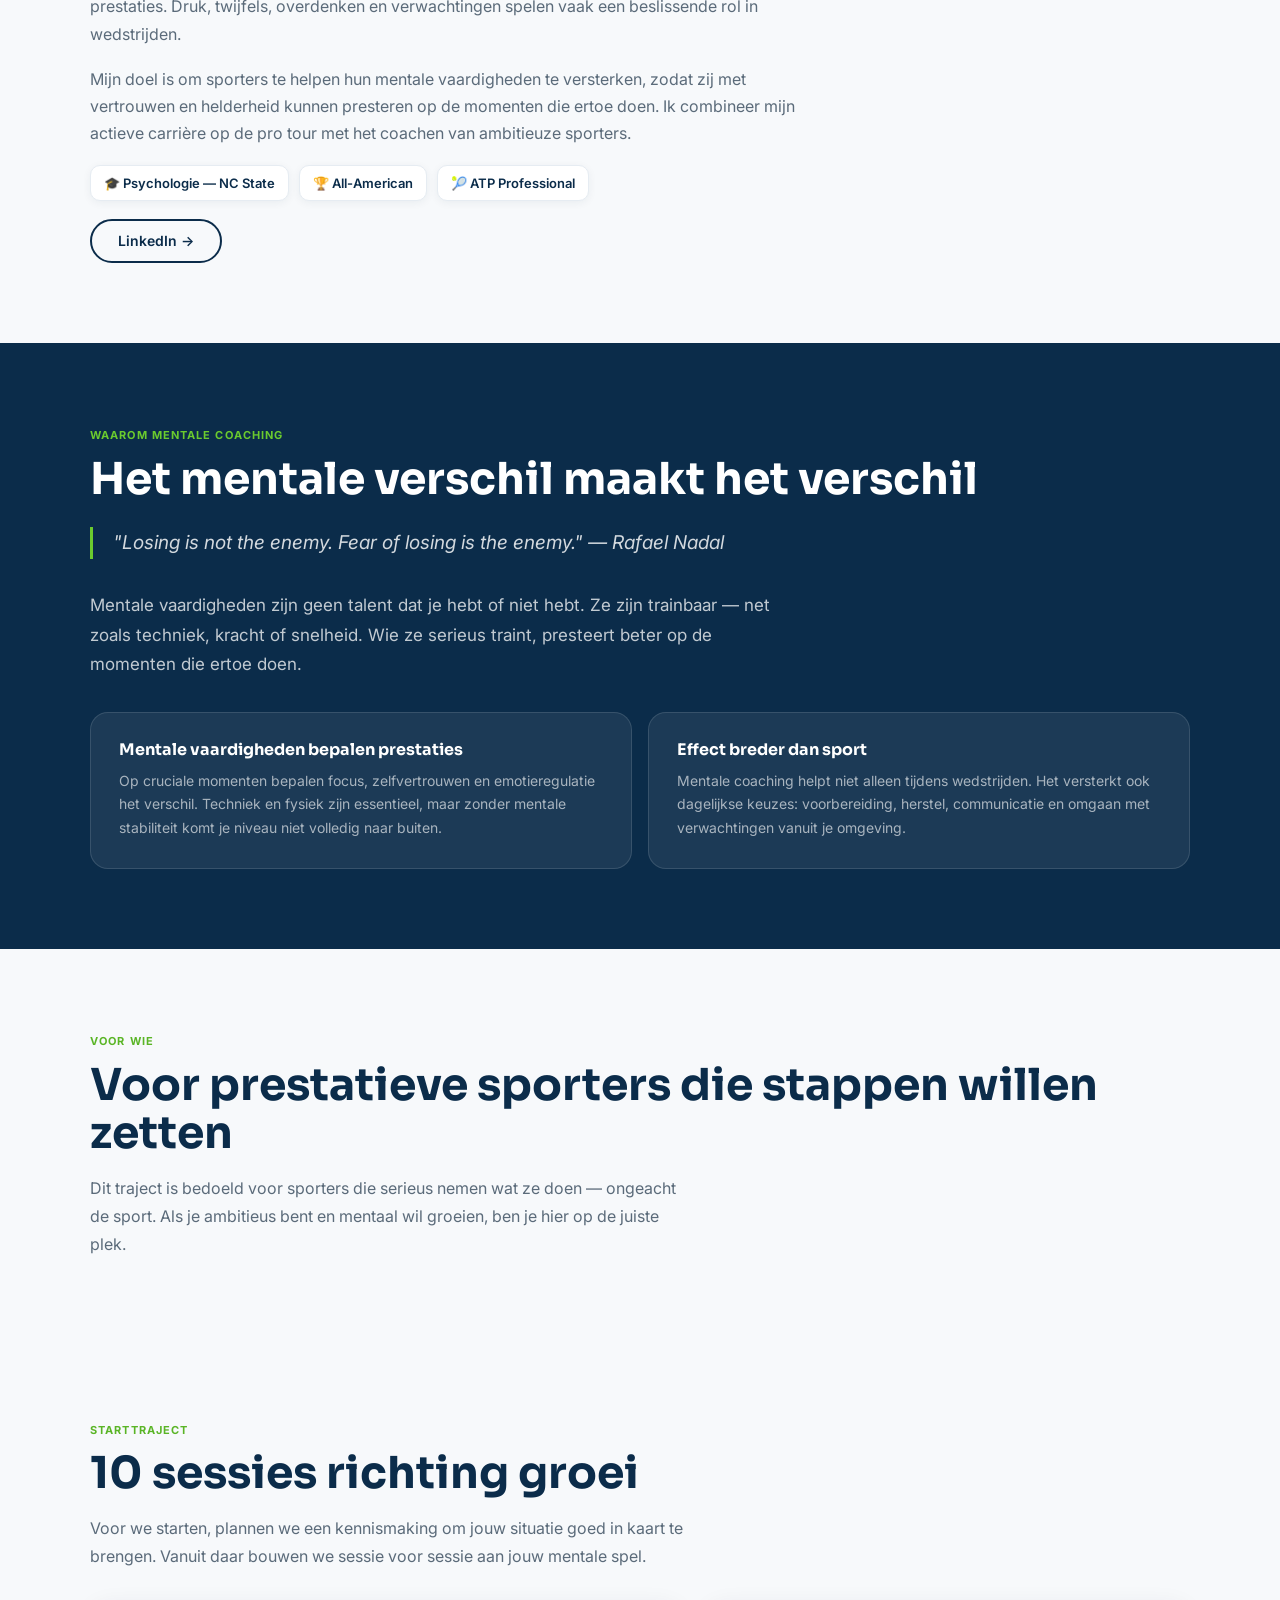
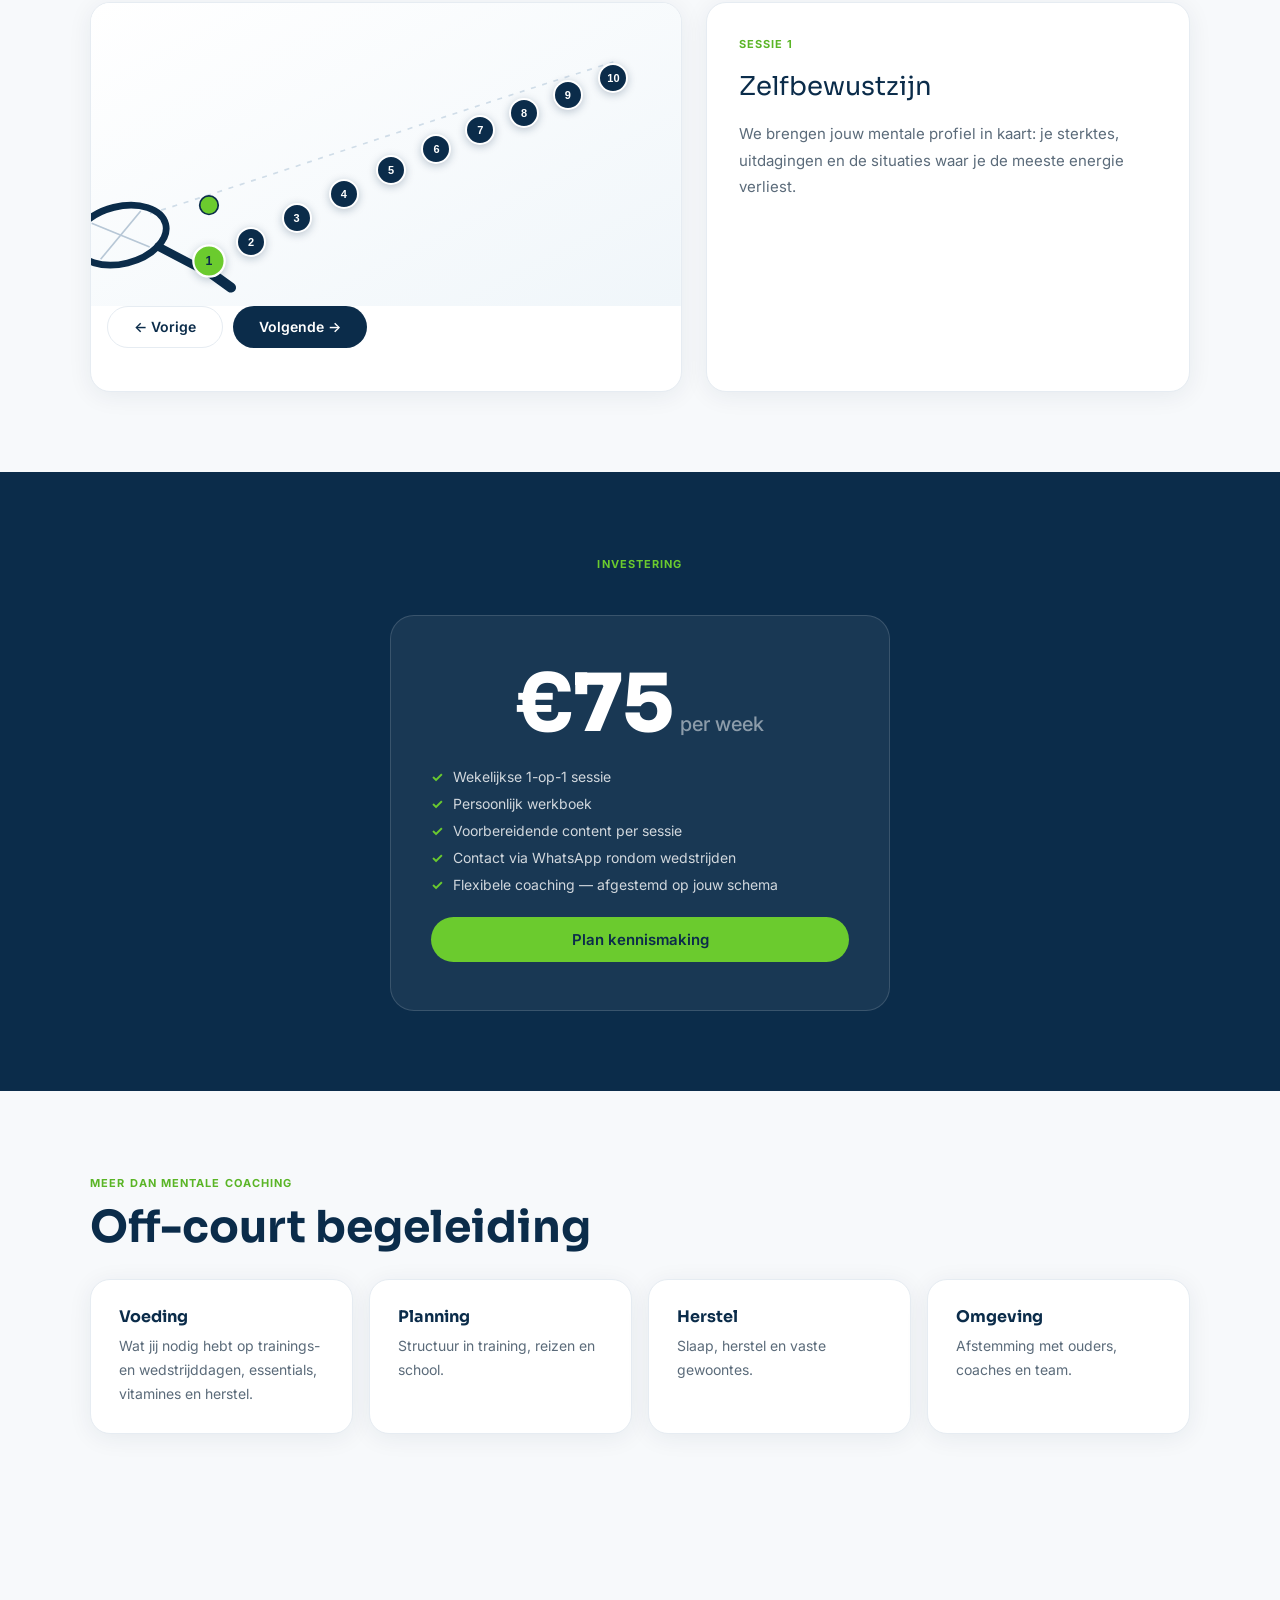
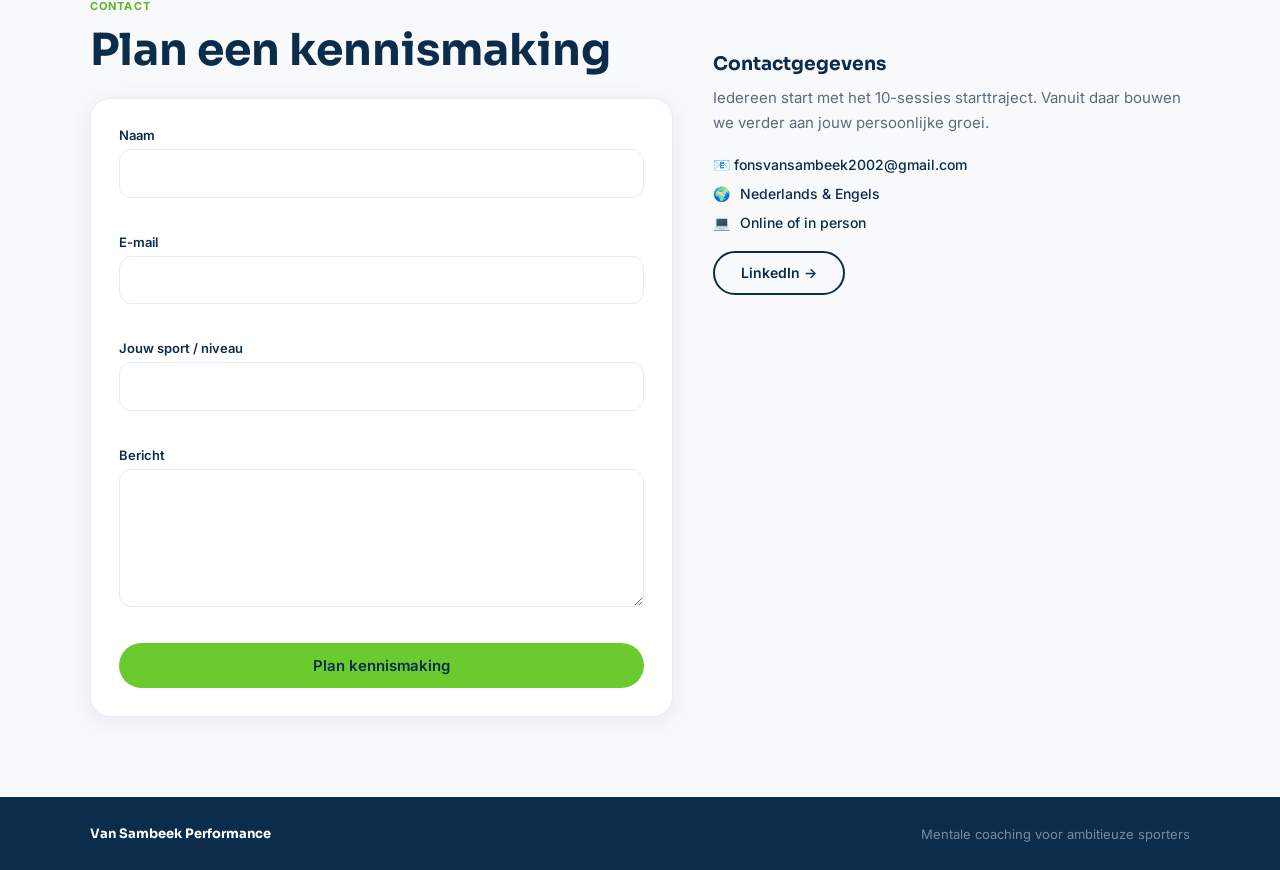
==== commit 44efceaa: "Vergroot hero logo naar 160px Co-Authored-By: Claude Sonnet 4.6 <noreply@anthropic.com>" ====
--- a/index.html
+++ b/index.html
@@ -359,7 +359,7 @@
   <div class="container">
     <div class="hero-grid fade">
       <div>
-        <img src="assets/logo.png" alt="Van Sambeek Performance" style="height:80px;width:80px;object-fit:contain;margin-bottom:20px;" />
+        <img src="assets/logo.png" alt="Van Sambeek Performance" style="height:160px;width:160px;object-fit:contain;margin-bottom:24px;" />
         <p class="hero-eyebrow" id="heroEyebrow">Mentale performance coaching</p>
         <h1 id="heroTitle">Mentale coaching voor atleten die het verschil willen maken.</h1>
         <p class="hero-sub" id="heroSub">Focus, vertrouwen, omgaan met druk en consistentie — mentale vaardigheden die je traint, net zoals elk ander onderdeel van je sport.</p>
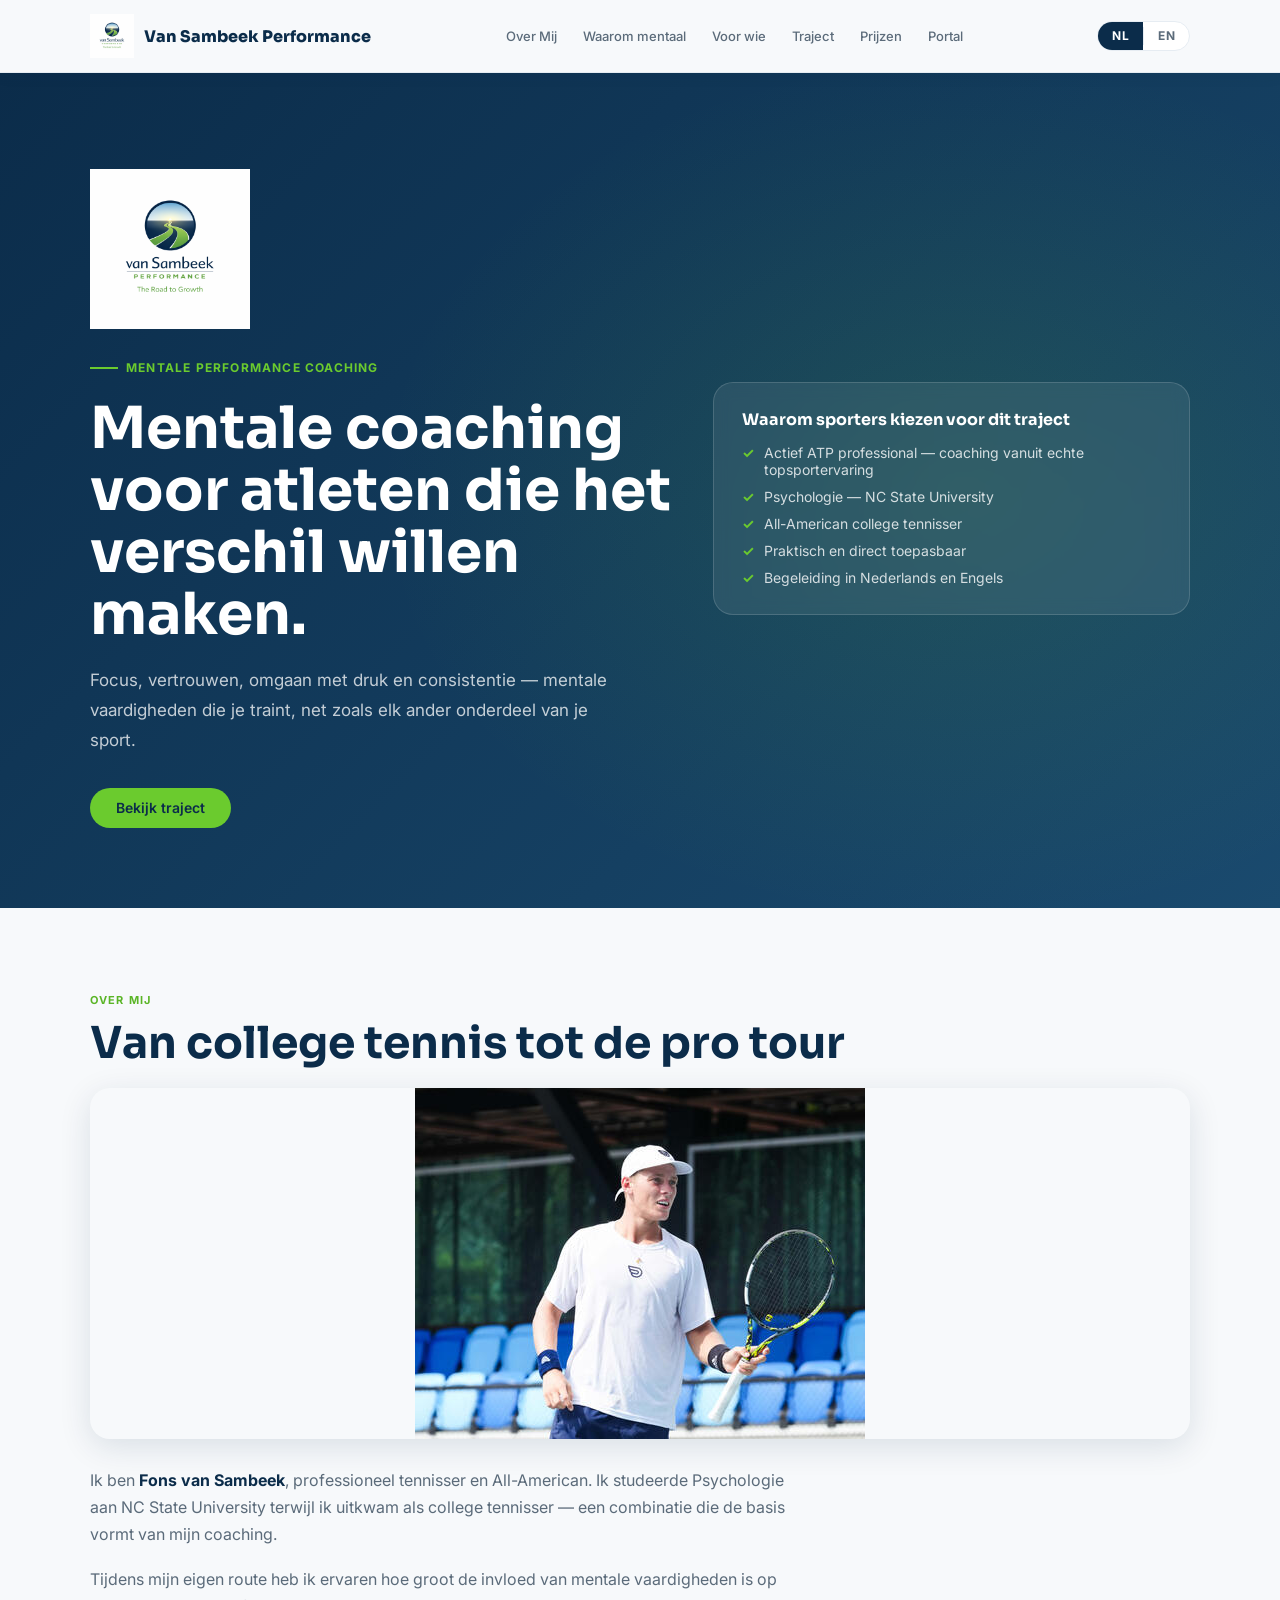
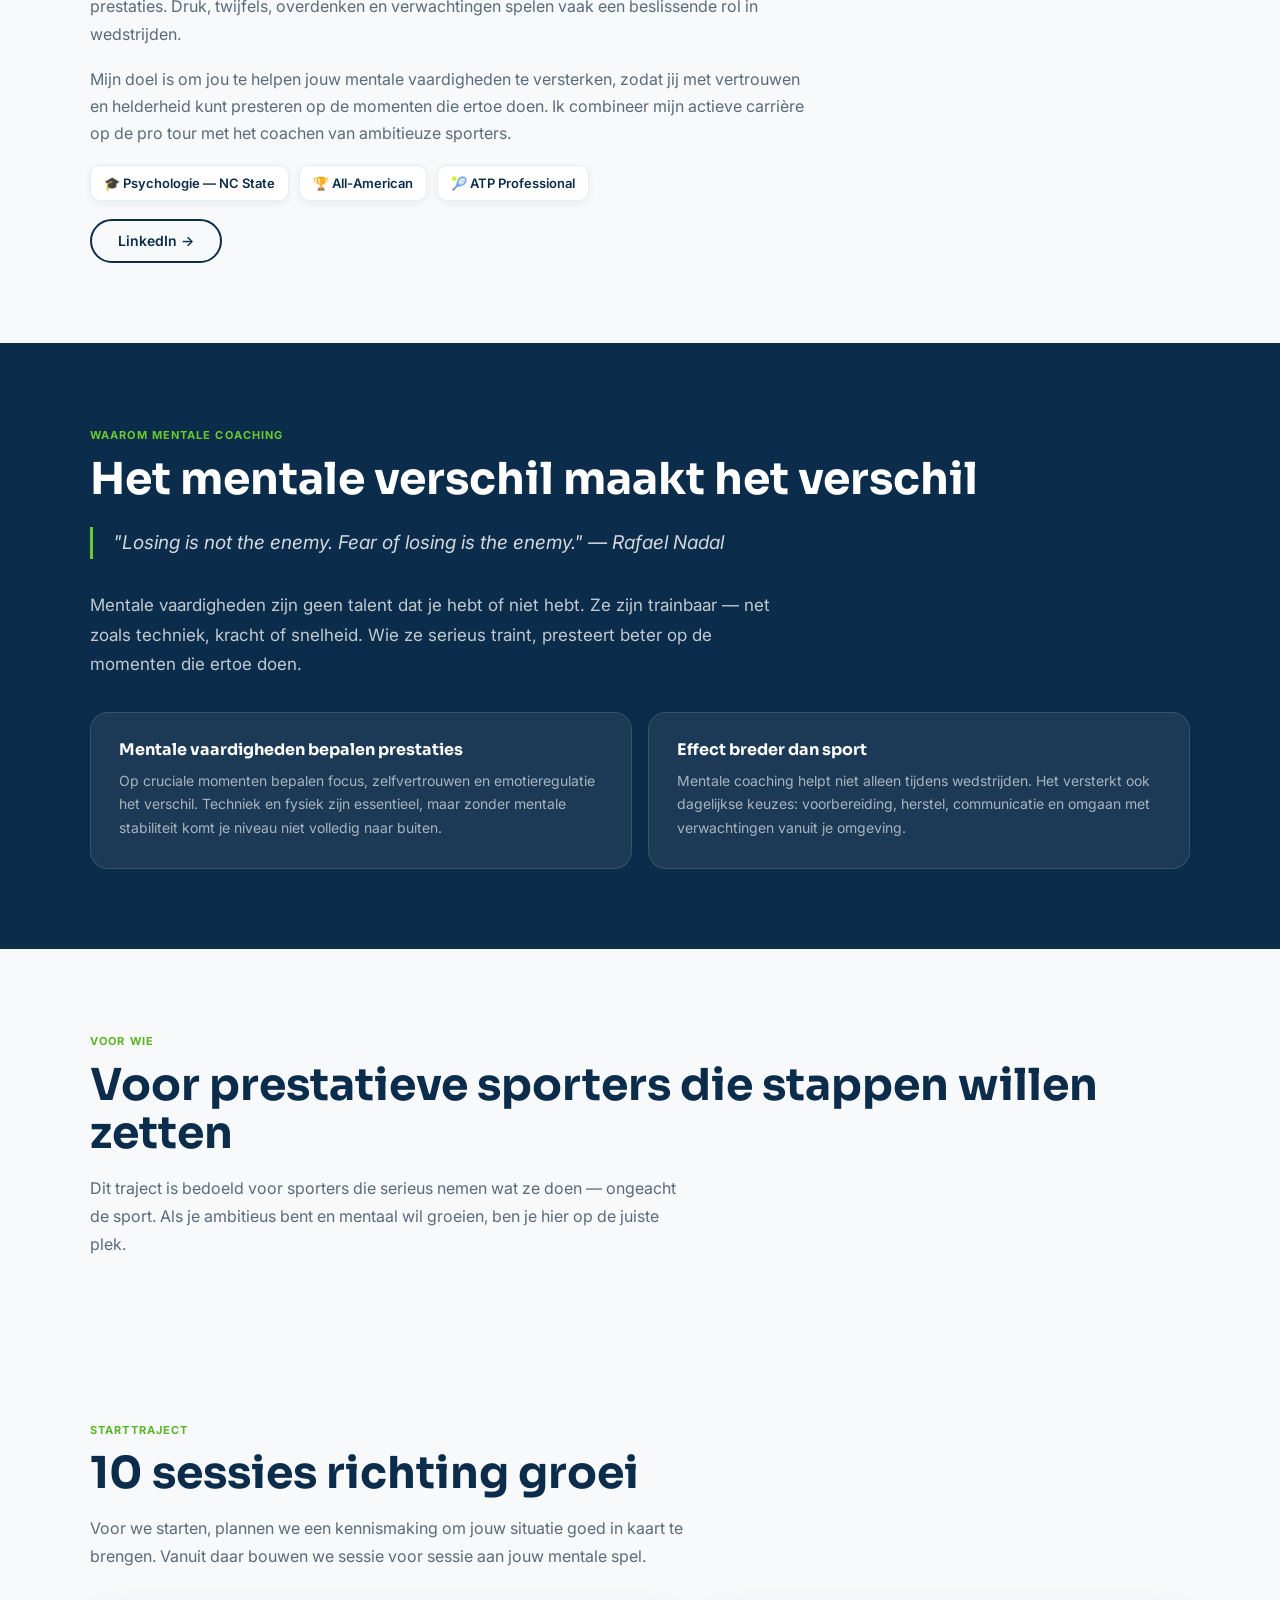
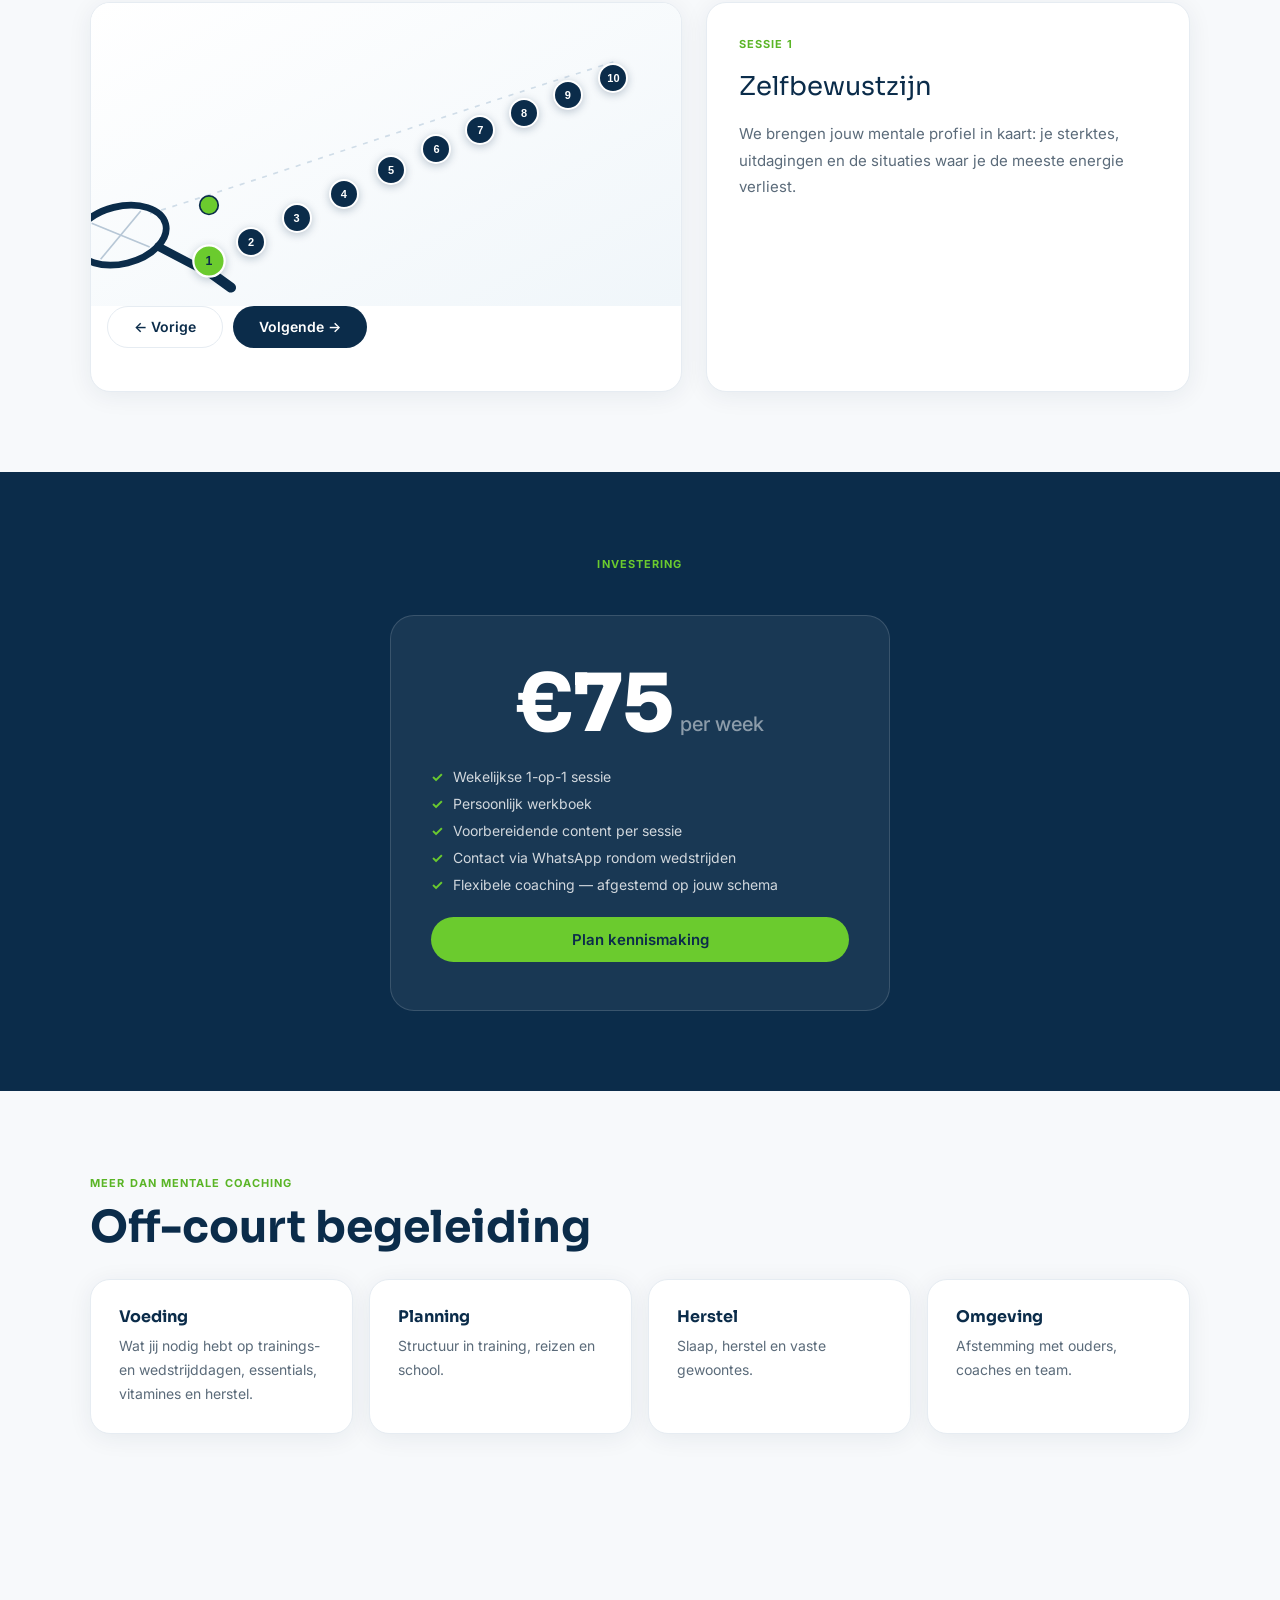
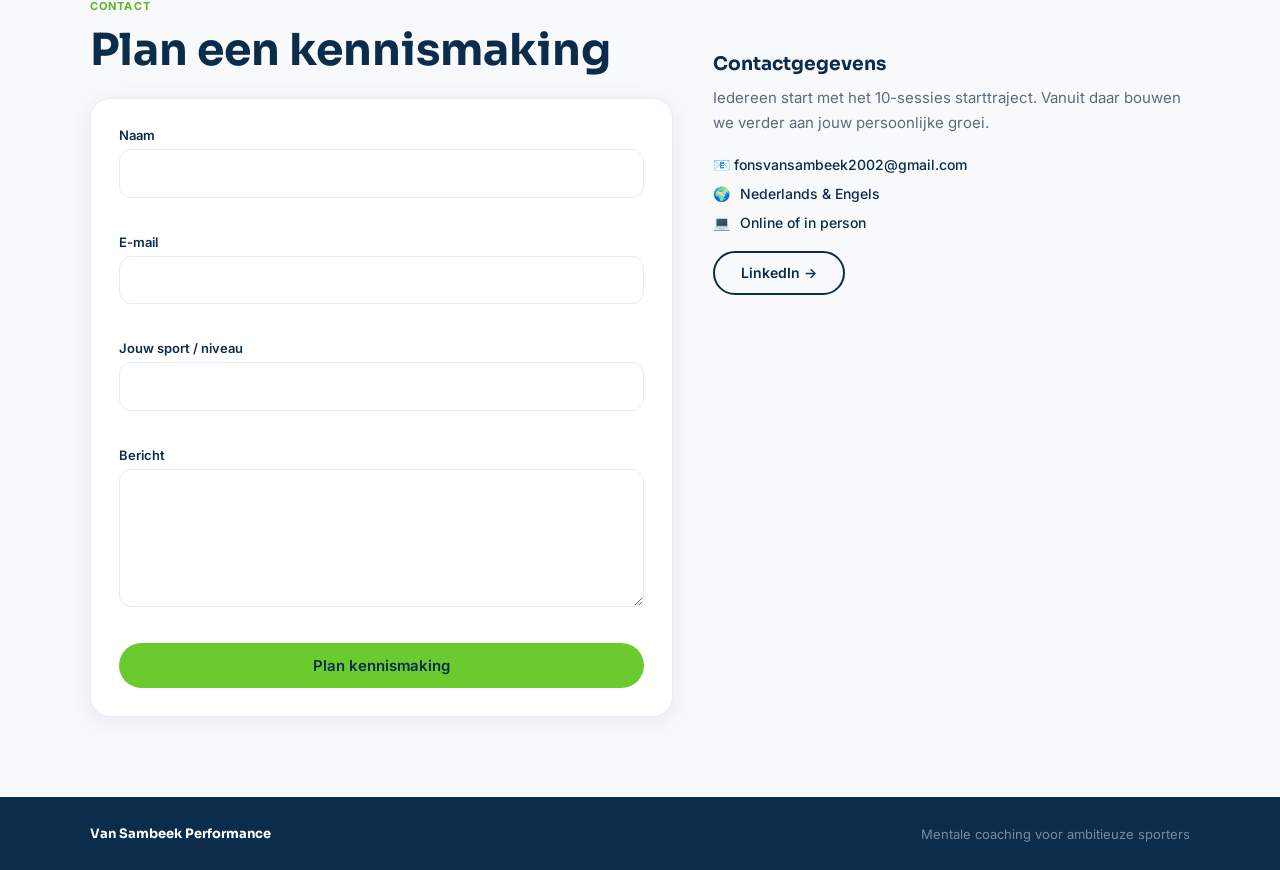
==== commit df90f2f0: "Update about text to address visitor directly (jij/jouw) Co-Authored-By: Claude Sonnet 4.6 <noreply@" ====
--- a/index.html
+++ b/index.html
@@ -73,6 +73,14 @@
     }
     .nav-links a:hover { background: var(--line); color: var(--navy); }
     .nav-right { display: flex; align-items: center; gap: 10px; flex-shrink: 0; }
+    .nav-portal-btn {
+      display: none;
+      font-size: 13px; font-weight: 700; color: var(--navy);
+      background: var(--green); border: none; border-radius: 8px;
+      padding: 8px 14px; cursor: pointer; text-decoration: none;
+      white-space: nowrap; transition: background .15s;
+    }
+    .nav-portal-btn:hover { background: var(--green2); }
 
     /* LANG TOGGLE */
     .lang-switch {
@@ -288,6 +296,7 @@
       .grid-2, .grid-4 { grid-template-columns: 1fr 1fr; }
       .nav-links { display: none; }
       .hamburger { display: flex; }
+      .nav-portal-btn { display: inline-flex; align-items: center; }
       .hero { padding: 64px 0 52px; }
       .hero h1 { font-size: 34px; }
       .hero-sub { font-size: 15px; }
@@ -333,7 +342,7 @@
         <div class="lang-divider"></div>
         <button id="btnEN" type="button" onclick="setLang('en')">EN</button>
       </div>
-      
+      <a class="nav-portal-btn" href="/login.html" id="navPortalMobile">Portal</a>
       <button class="hamburger" id="hamburger" type="button" aria-label="Menu openen">
         <span></span><span></span><span></span>
       </button>
@@ -392,7 +401,7 @@
     <div class="about-content">
       <p id="aboutText1">Ik ben <strong>Fons van Sambeek</strong>, professioneel tennisser en All-American. Ik studeerde Psychologie aan NC State University terwijl ik uitkwam als college tennisser — een combinatie die de basis vormt van mijn coaching.</p>
       <p id="aboutText2">Tijdens mijn eigen route heb ik ervaren hoe groot de invloed van mentale vaardigheden is op prestaties. Druk, twijfels, overdenken en verwachtingen spelen vaak een beslissende rol in wedstrijden.</p>
-      <p id="aboutText3">Mijn doel is om sporters te helpen hun mentale vaardigheden te versterken, zodat zij met vertrouwen en helderheid kunnen presteren op de momenten die ertoe doen. Ik combineer mijn actieve carrière op de pro tour met het coachen van ambitieuze sporters.</p>
+      <p id="aboutText3">Mijn doel is om jou te helpen jouw mentale vaardigheden te versterken, zodat jij met vertrouwen en helderheid kunt presteren op de momenten die ertoe doen. Ik combineer mijn actieve carrière op de pro tour met het coachen van ambitieuze sporters.</p>
       <div class="cred-row">
         <div class="cred-badge">🎓 Psychologie — NC State</div>
         <div class="cred-badge">🏆 All-American</div>
@@ -597,7 +606,7 @@
 const t = {
   nl:{
     navOverMij:'Over Mij', navWaarom:'Waarom mentaal', navVoorWie:'Voor wie',
-    navTrajecten:'Traject', navPrijzen:'Prijzen', navPortal:'Portal', navContact:'Plan kennismaking',
+    navTrajecten:'Traject', navPrijzen:'Prijzen', navPortal:'Portal', navPortalMobile:'Portal', navContact:'Plan kennismaking',
     mNavOverMij:'Over Mij', mNavWaarom:'Waarom mentaal', mNavVoorWie:'Voor wie',
     mNavTrajecten:'Traject', mNavPrijzen:'Prijzen', mNavPortal:'Portal', mNavContact:'Plan kennismaking',
     heroEyebrow:'Mentale performance coaching',
@@ -613,7 +622,7 @@
     overMijPill:'Over Mij', overMijTitle:'Van college tennis tot de pro tour',
     aboutText1:'Ik ben <strong>Fons van Sambeek</strong>, professioneel tennisser en All-American. Ik studeerde Psychologie aan NC State University terwijl ik uitkwam als college tennisser — een combinatie die de basis vormt van mijn coaching.',
     aboutText2:'Tijdens mijn eigen route heb ik ervaren hoe groot de invloed van mentale vaardigheden is op prestaties. Druk, twijfels, overdenken en verwachtingen spelen vaak een beslissende rol in wedstrijden.',
-    aboutText3:'Mijn doel is om sporters te helpen hun mentale vaardigheden te versterken, zodat zij met vertrouwen en helderheid kunnen presteren op de momenten die ertoe doen. Ik combineer mijn actieve carrière op de pro tour met het coachen van ambitieuze sporters.',
+    aboutText3:'Mijn doel is om jou te helpen jouw mentale vaardigheden te versterken, zodat jij met vertrouwen en helderheid kunt presteren op de momenten die ertoe doen. Ik combineer mijn actieve carrière op de pro tour met het coachen van ambitieuze sporters.',
     linkedinBtn:'LinkedIn →',
     waaromPill:'Waarom mentale coaching', waaromTitle:'Het mentale verschil maakt het verschil',
     waaromQuote:'"Losing is not the enemy. Fear of losing is the enemy." — Rafael Nadal',
@@ -653,7 +662,7 @@
   },
   en:{
     navOverMij:'About me', navWaarom:'Why mental', navVoorWie:'For athletes',
-    navTrajecten:'Program', navPrijzen:'Pricing', navPortal:'Portal', navContact:'Book intro call',
+    navTrajecten:'Program', navPrijzen:'Pricing', navPortal:'Portal', navPortalMobile:'Portal', navContact:'Book intro call',
     mNavOverMij:'About me', mNavWaarom:'Why mental', mNavVoorWie:'For athletes',
     mNavTrajecten:'Program', mNavPrijzen:'Pricing', mNavPortal:'Portal', mNavContact:'Book intro call',
     heroEyebrow:'Mental performance coaching',
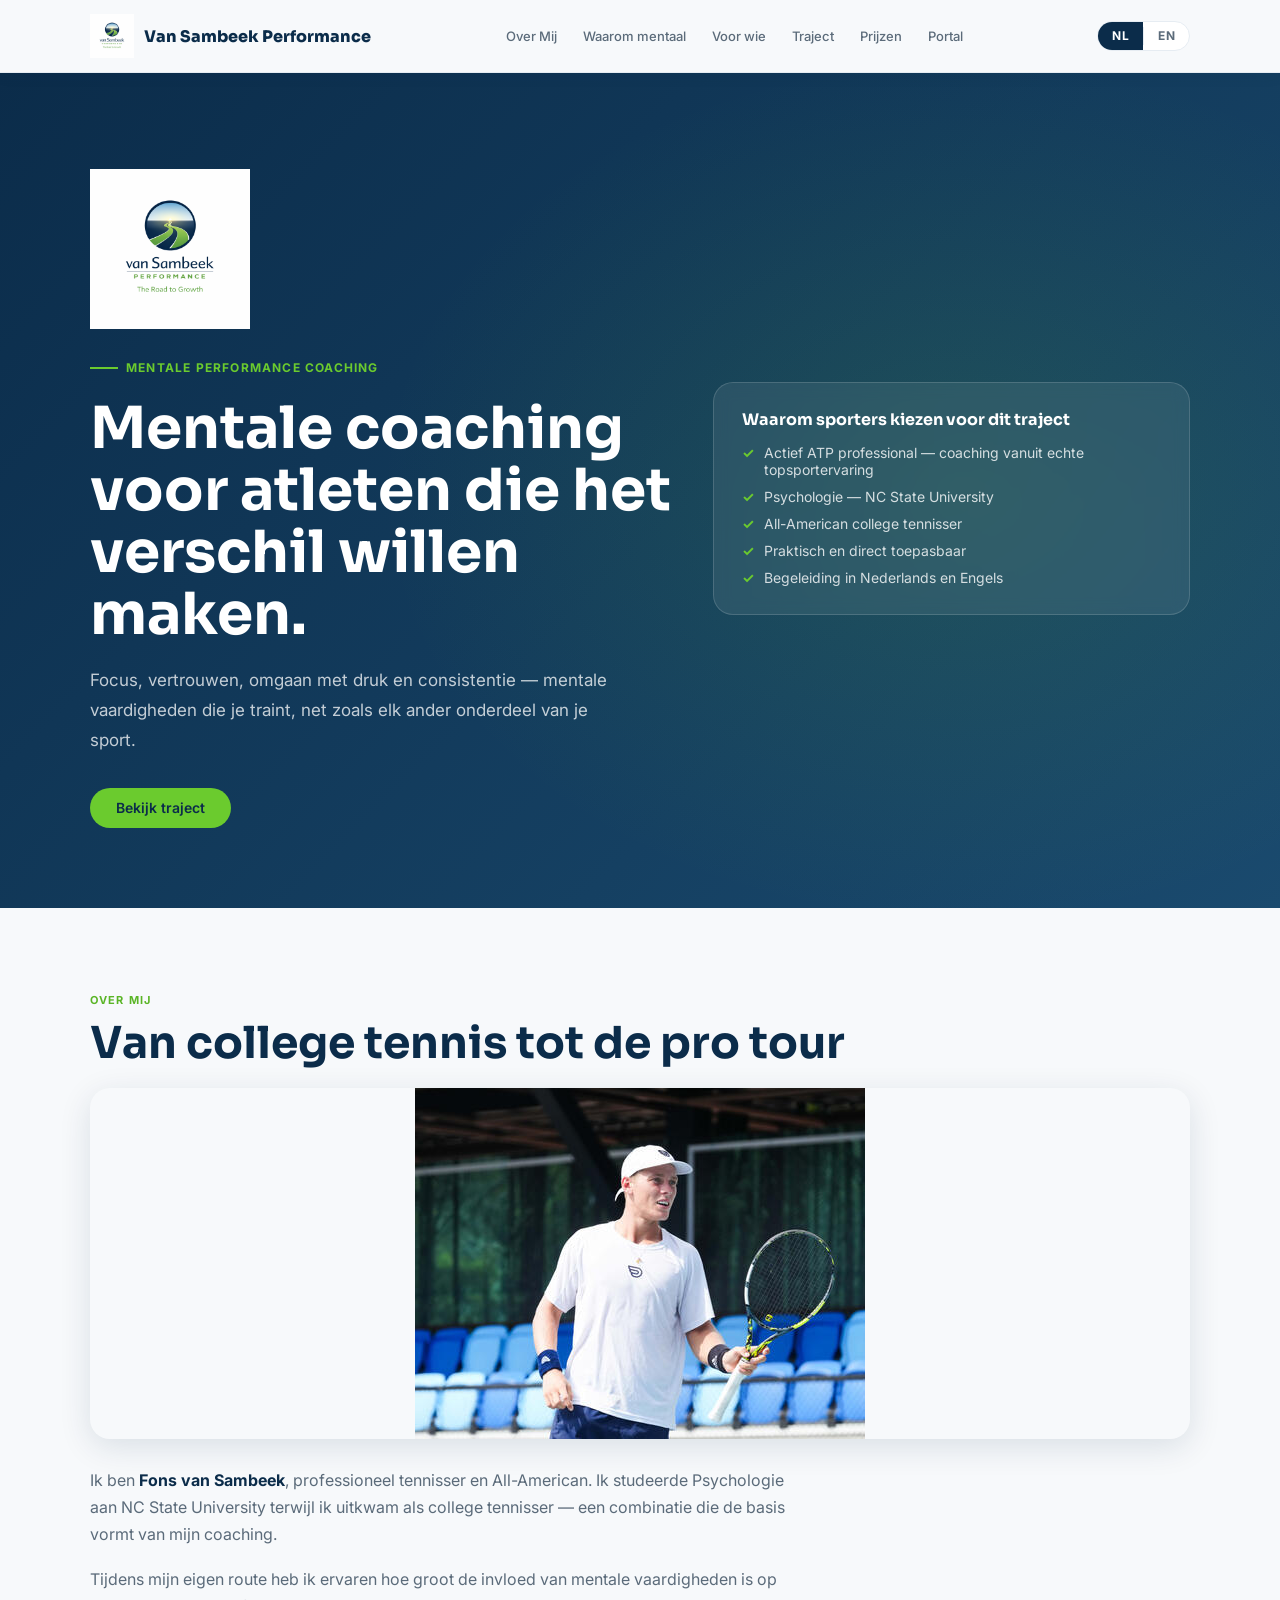
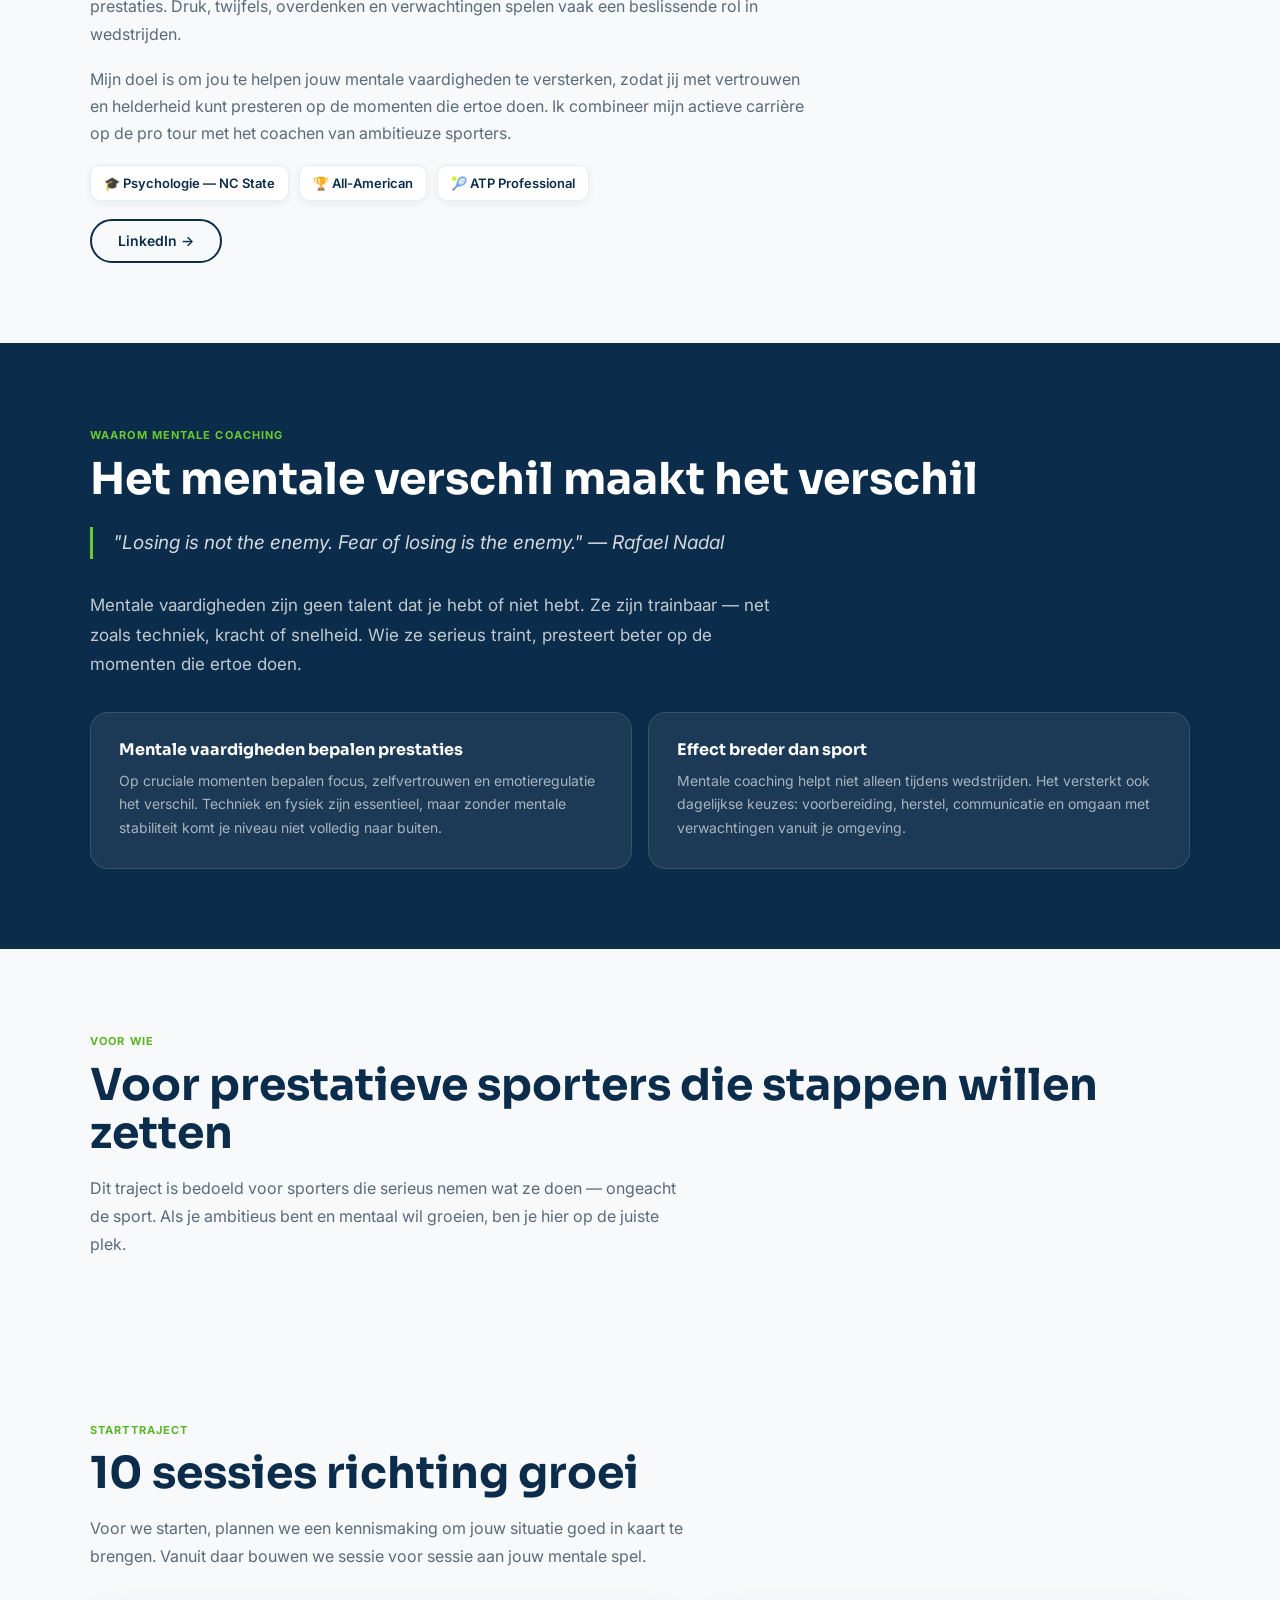
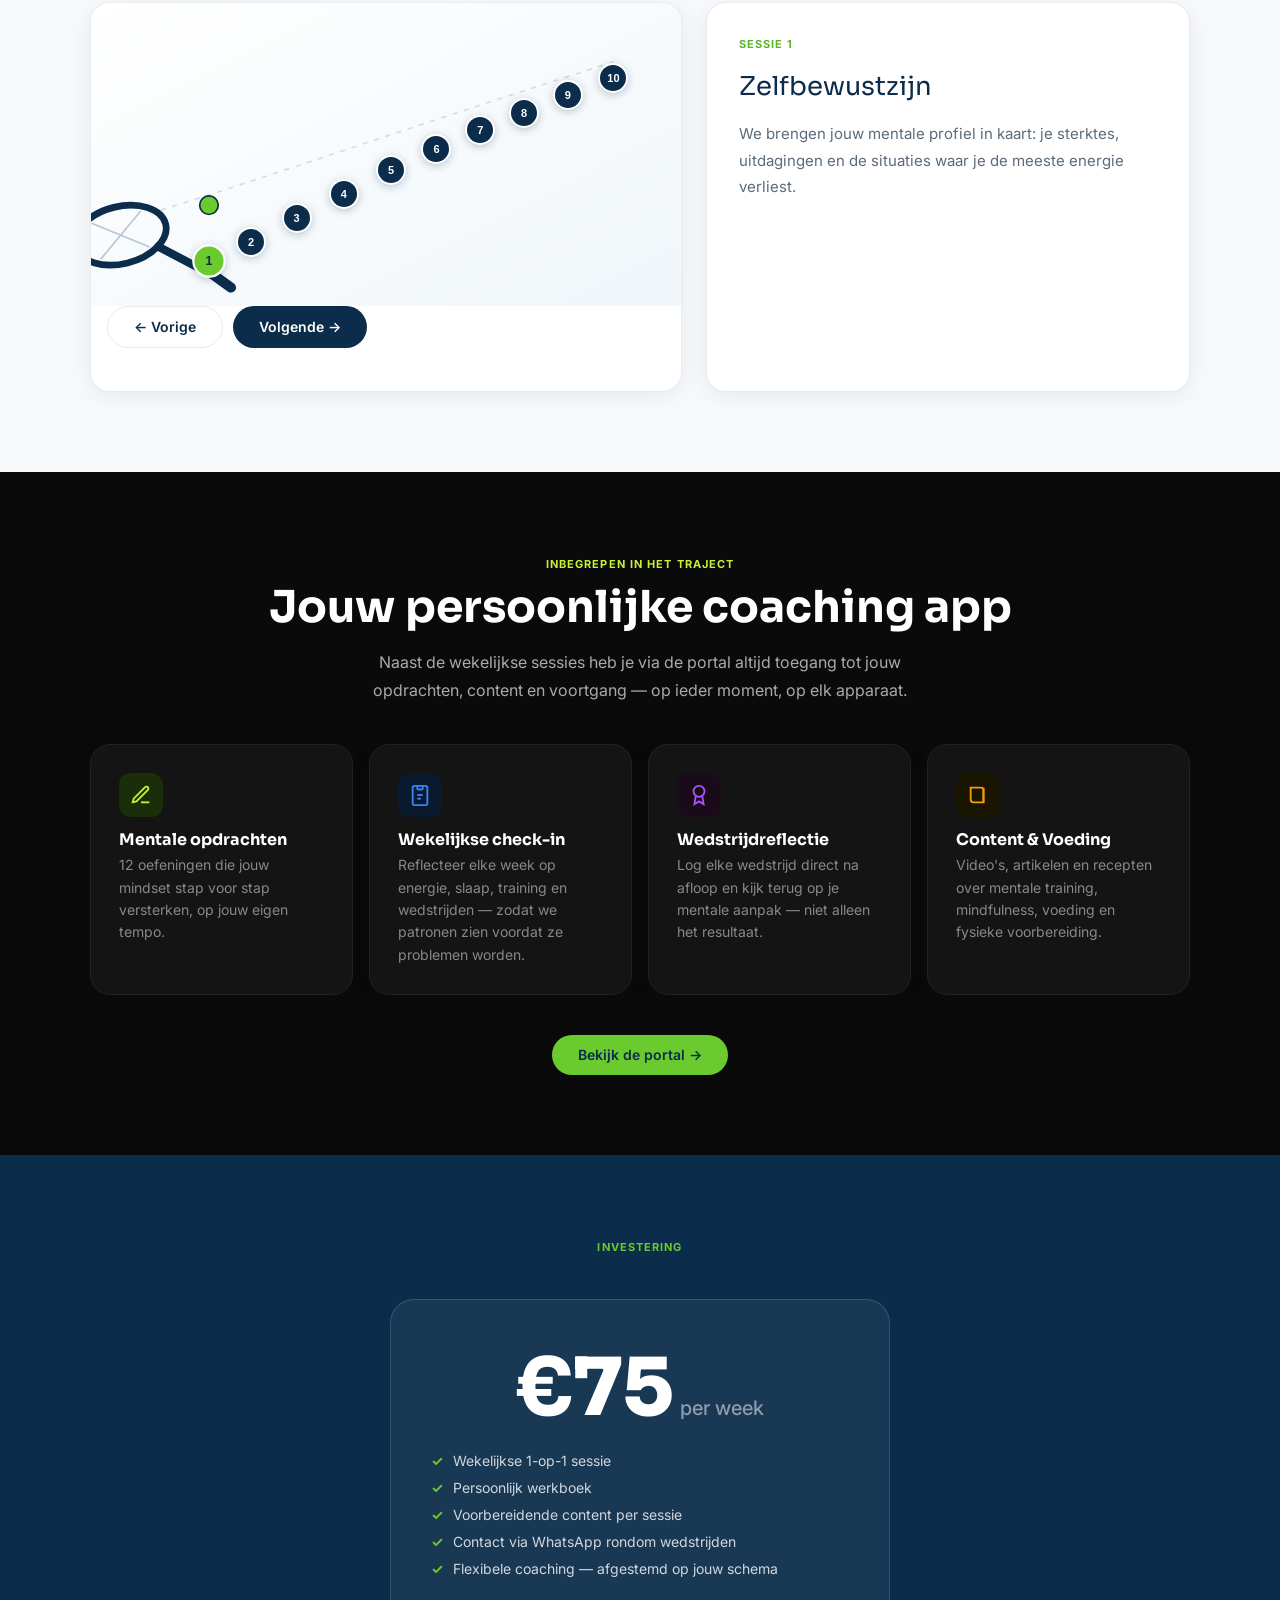
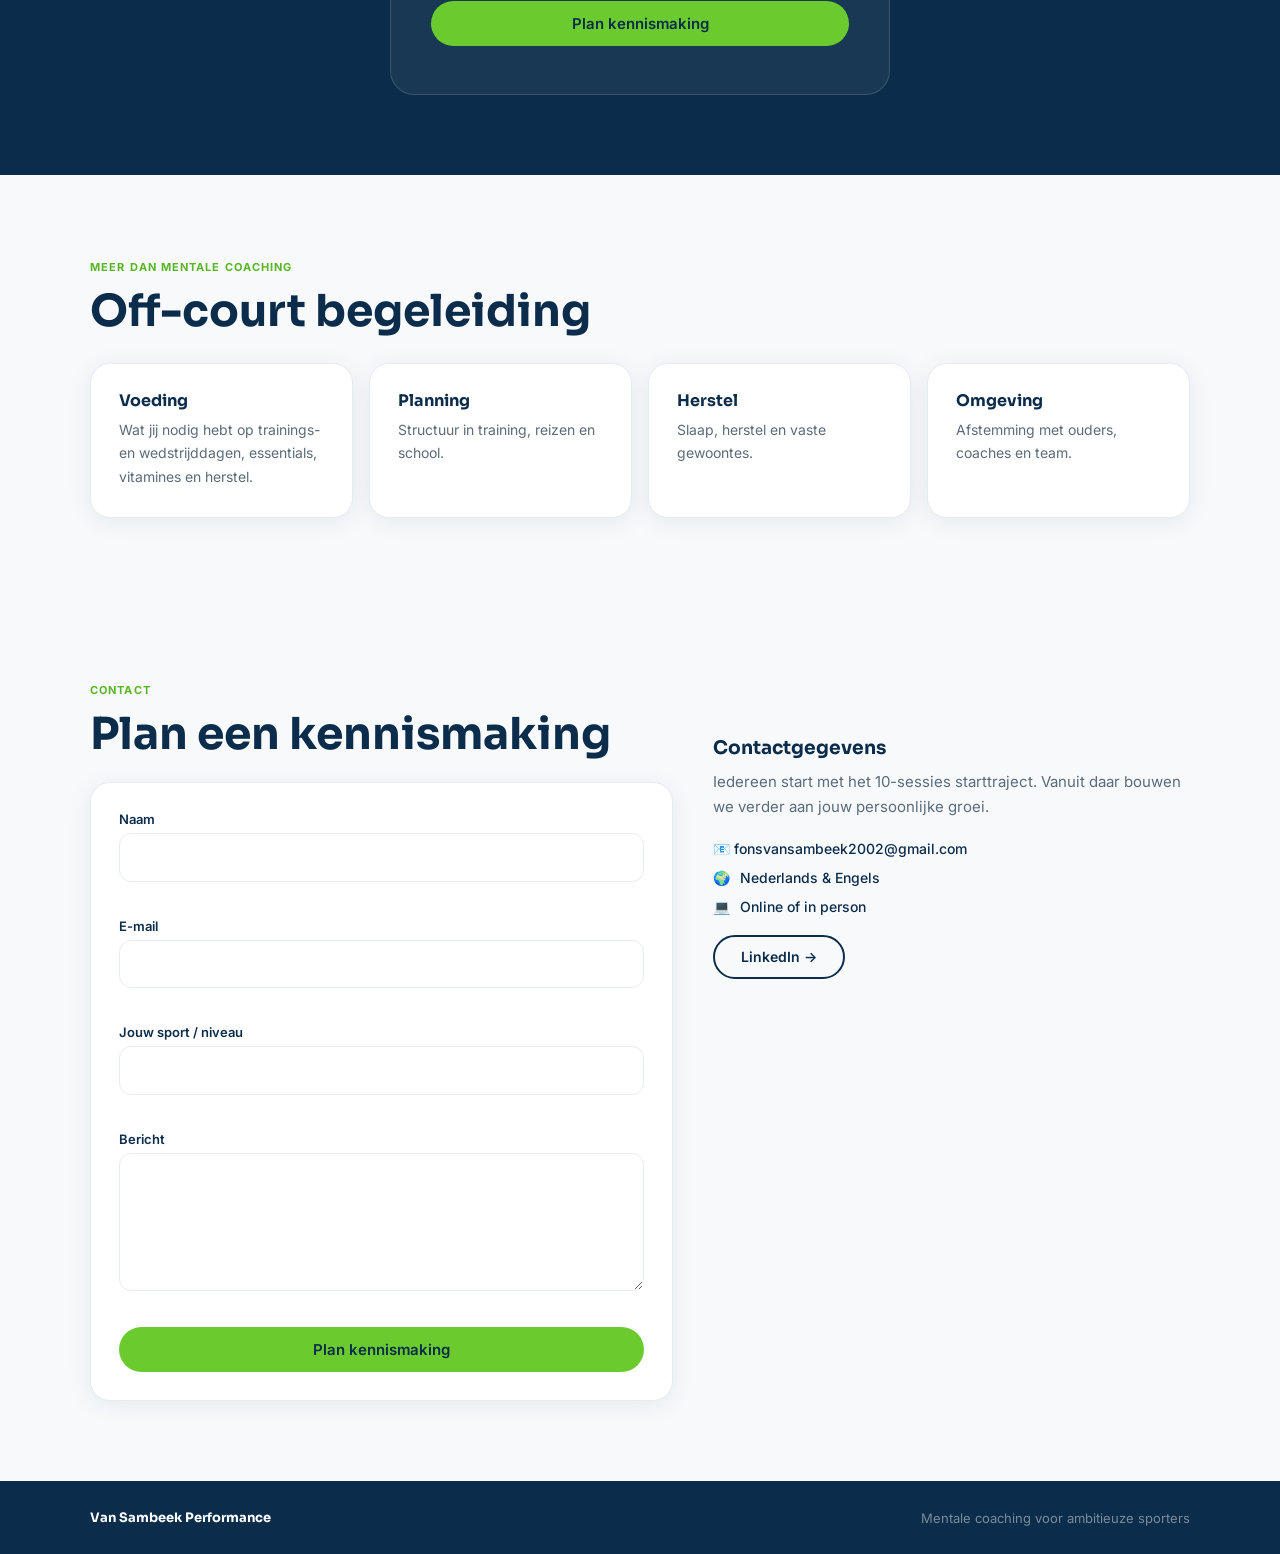
==== commit 608ac71b: "Add portal showcase section to website between Traject and Prijzen - Dark section highlighting 4 por" ====
--- a/index.html
+++ b/index.html
@@ -5,6 +5,14 @@
   <meta name="viewport" content="width=device-width, initial-scale=1.0" />
   <title>Van Sambeek Performance</title>
   <meta name="description" content="Mentale performance coaching voor ambitieuze sporters." />
+  <meta name="theme-color" content="#0A0A0A" />
+  <link rel="manifest" href="manifest.json" />
+  <link rel="apple-touch-icon" href="assets/logo.png" />
+  <link rel="icon" href="assets/logo.png" />
+  <meta name="apple-mobile-web-app-capable" content="yes" />
+  <meta name="apple-mobile-web-app-status-bar-style" content="black-translucent" />
+  <meta name="apple-mobile-web-app-title" content="VSP Coaching" />
+  <meta name="mobile-web-app-capable" content="yes" />
   <meta name="google-site-verification" content="zCe0ZsSrFvaYfqaCnGWIgVvG7vNybOnH7XGEkoPSlh4" />
   <link rel="preconnect" href="https://fonts.googleapis.com">
   <link rel="preconnect" href="https://fonts.gstatic.com" crossorigin>
@@ -480,6 +488,46 @@
         <p class="session-desc" id="sessionDesc">We brengen jouw mentale profiel in kaart: je sterktes, uitdagingen en de situaties waar je de meeste energie verliest.</p>
       </div>
     </div>
+  </div>
+</section>
+
+<!-- 5b. PORTAL -->
+<section id="portal-preview" class="section" style="background:#0A0A0A;">
+  <div class="container fade" style="text-align:center;">
+    <p class="pill" id="portalPill" style="color:#C8F135;">Inbegrepen in het traject</p>
+    <h2 class="section-title" id="portalTitle" style="color:#fff;">Jouw persoonlijke coaching app</h2>
+    <p class="section-sub" id="portalSub" style="color:#aaa;margin:0 auto 40px;">Naast de wekelijkse sessies heb je via de portal altijd toegang tot jouw opdrachten, content en voortgang — op ieder moment, op elk apparaat.</p>
+    <div class="grid-4" style="margin-bottom:40px;">
+      <div class="card" style="background:#141414;border:1px solid #222;text-align:left;">
+        <div style="width:44px;height:44px;border-radius:12px;background:#1a2e0a;display:flex;align-items:center;justify-content:center;margin-bottom:14px;">
+          <svg viewBox="0 0 24 24" fill="none" stroke="#C8F135" stroke-width="2" width="22" height="22"><path d="M12 20h9"/><path d="M16.5 3.5a2.121 2.121 0 0 1 3 3L7 19l-4 1 1-4L16.5 3.5z"/></svg>
+        </div>
+        <h3 id="portalF1Title" style="color:#fff;font-size:1rem;margin-bottom:6px;">Mentale opdrachten</h3>
+        <p id="portalF1Text" style="color:#888;font-size:0.875rem;line-height:1.6;">12 oefeningen die jouw mindset stap voor stap versterken, op jouw eigen tempo.</p>
+      </div>
+      <div class="card" style="background:#141414;border:1px solid #222;text-align:left;">
+        <div style="width:44px;height:44px;border-radius:12px;background:#0a1a2e;display:flex;align-items:center;justify-content:center;margin-bottom:14px;">
+          <svg viewBox="0 0 24 24" fill="none" stroke="#3b82f6" stroke-width="2" width="22" height="22"><rect x="9" y="2" width="6" height="4" rx="1"/><path d="M14 2H18a2 2 0 0 1 2 2v17a2 2 0 0 1-2 2H6a2 2 0 0 1-2-2V4a2 2 0 0 1 2-2h4"/><path d="M9 12h6"/><path d="M9 16h4"/></svg>
+        </div>
+        <h3 id="portalF2Title" style="color:#fff;font-size:1rem;margin-bottom:6px;">Wekelijkse check-in</h3>
+        <p id="portalF2Text" style="color:#888;font-size:0.875rem;line-height:1.6;">Reflecteer elke week op energie, slaap, training en wedstrijden — zodat we patronen zien voordat ze problemen worden.</p>
+      </div>
+      <div class="card" style="background:#141414;border:1px solid #222;text-align:left;">
+        <div style="width:44px;height:44px;border-radius:12px;background:#1a0a1a;display:flex;align-items:center;justify-content:center;margin-bottom:14px;">
+          <svg viewBox="0 0 24 24" fill="none" stroke="#a855f7" stroke-width="2" width="22" height="22"><circle cx="12" cy="8" r="6"/><path d="M15.477 12.89L17 22l-5-3-5 3 1.523-9.11"/></svg>
+        </div>
+        <h3 id="portalF3Title" style="color:#fff;font-size:1rem;margin-bottom:6px;">Wedstrijdreflectie</h3>
+        <p id="portalF3Text" style="color:#888;font-size:0.875rem;line-height:1.6;">Log elke wedstrijd direct na afloop en kijk terug op je mentale aanpak — niet alleen het resultaat.</p>
+      </div>
+      <div class="card" style="background:#141414;border:1px solid #222;text-align:left;">
+        <div style="width:44px;height:44px;border-radius:12px;background:#1a1500;display:flex;align-items:center;justify-content:center;margin-bottom:14px;">
+          <svg viewBox="0 0 24 24" fill="none" stroke="#f59e0b" stroke-width="2" width="22" height="22"><path d="M4 4h11a3 3 0 0 1 3 3v13H7a3 3 0 0 1-3-3V4z"/><path d="M18 4v16"/></svg>
+        </div>
+        <h3 id="portalF4Title" style="color:#fff;font-size:1rem;margin-bottom:6px;">Content & Voeding</h3>
+        <p id="portalF4Text" style="color:#888;font-size:0.875rem;line-height:1.6;">Video's, artikelen en recepten over mentale training, mindfulness, voeding en fysieke voorbereiding.</p>
+      </div>
+    </div>
+    <a href="/login.html" class="btn btn-green" id="portalCta" style="display:inline-block;">Bekijk de portal →</a>
   </div>
 </section>
 
@@ -636,6 +684,13 @@
     trajectPill:'Starttraject', trajectTitle:'10 sessies richting groei',
     trajectSub:'Voor we starten, plannen we een kennismaking om jouw situatie goed in kaart te brengen. Vanuit daar bouwen we sessie voor sessie aan jouw mentale spel.',
     prevBtn:'← Vorige', nextBtn:'Volgende →', sessionLabel:'Sessie',
+    portalPill:'Inbegrepen in het traject', portalTitle:'Jouw persoonlijke coaching app',
+    portalSub:'Naast de wekelijkse sessies heb je via de portal altijd toegang tot jouw opdrachten, content en voortgang — op ieder moment, op elk apparaat.',
+    portalF1Title:'Mentale opdrachten', portalF1Text:'12 oefeningen die jouw mindset stap voor stap versterken, op jouw eigen tempo.',
+    portalF2Title:'Wekelijkse check-in', portalF2Text:'Reflecteer elke week op energie, slaap, training en wedstrijden — zodat we patronen zien voordat ze problemen worden.',
+    portalF3Title:'Wedstrijdreflectie', portalF3Text:'Log elke wedstrijd direct na afloop en kijk terug op je mentale aanpak — niet alleen het resultaat.',
+    portalF4Title:'Content & Voeding', portalF4Text:'Video\'s, artikelen en recepten over mentale training, mindfulness, voeding en fysieke voorbereiding.',
+    portalCta:'Bekijk de portal →',
     prijzenPill:'Investering', prijzenTitle:'',
     pricePeriod:'per week',
     priceInc1:'Wekelijkse 1-op-1 sessie', priceInc2:'Persoonlijk werkboek',
@@ -692,6 +747,13 @@
     trajectPill:'Start Program', trajectTitle:'10 sessions toward growth',
     trajectSub:'Before we begin, we start with an introduction to map your situation clearly. From there we build your mental game session by session.',
     prevBtn:'← Previous', nextBtn:'Next →', sessionLabel:'Session',
+    portalPill:'Included in the program', portalTitle:'Your personal coaching app',
+    portalSub:'Beyond the weekly sessions, the portal gives you access to your assignments, content and progress at any time, on any device.',
+    portalF1Title:'Mental assignments', portalF1Text:'12 exercises that strengthen your mindset step by step, at your own pace.',
+    portalF2Title:'Weekly check-in', portalF2Text:'Reflect each week on energy, sleep, training and matches — so we spot patterns before they become problems.',
+    portalF3Title:'Match reflection', portalF3Text:'Log every match right after and look back at your mental approach — not just the result.',
+    portalF4Title:'Content & Nutrition', portalF4Text:'Videos, articles and recipes on mental training, mindfulness, nutrition and physical preparation.',
+    portalCta:'View the portal →',
     prijzenPill:'Investment', prijzenTitle:'',
     pricePeriod:'per week',
     priceInc1:'Weekly 1-on-1 session', priceInc2:'Personal workbook',
